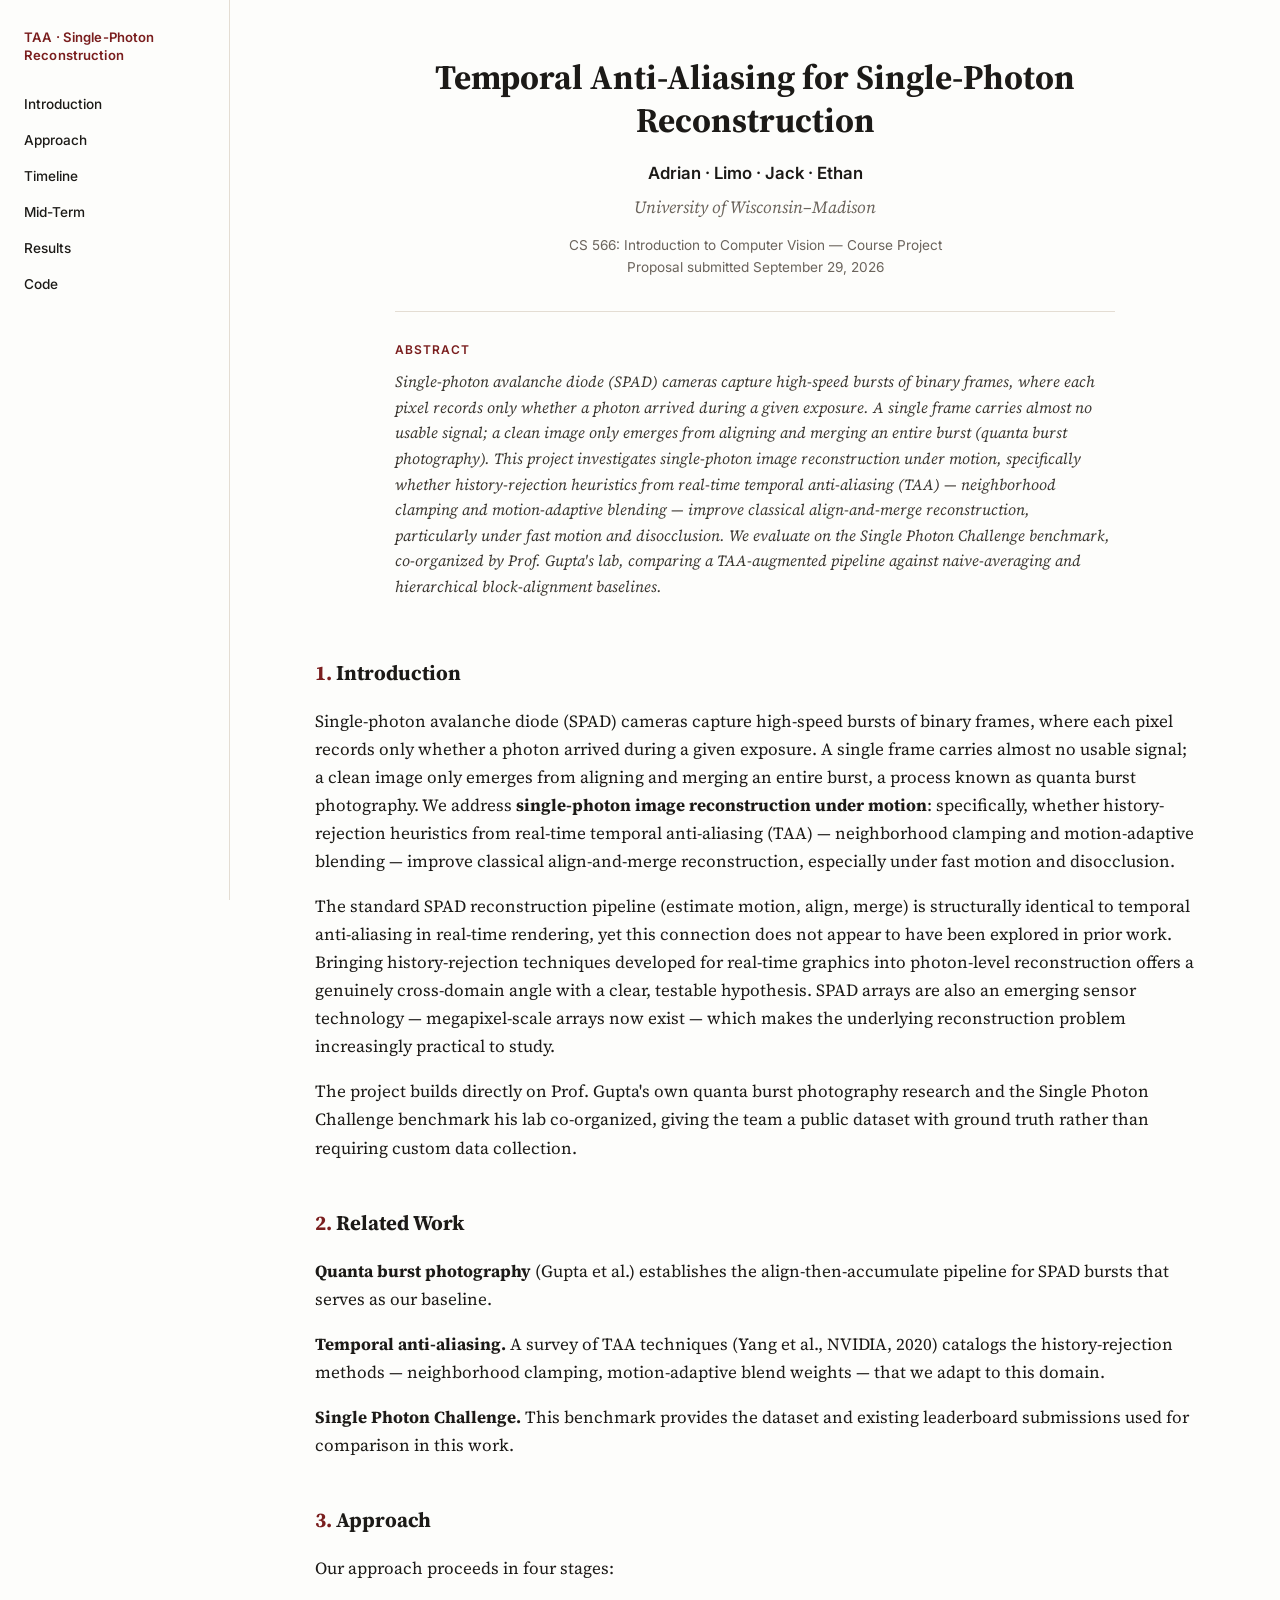
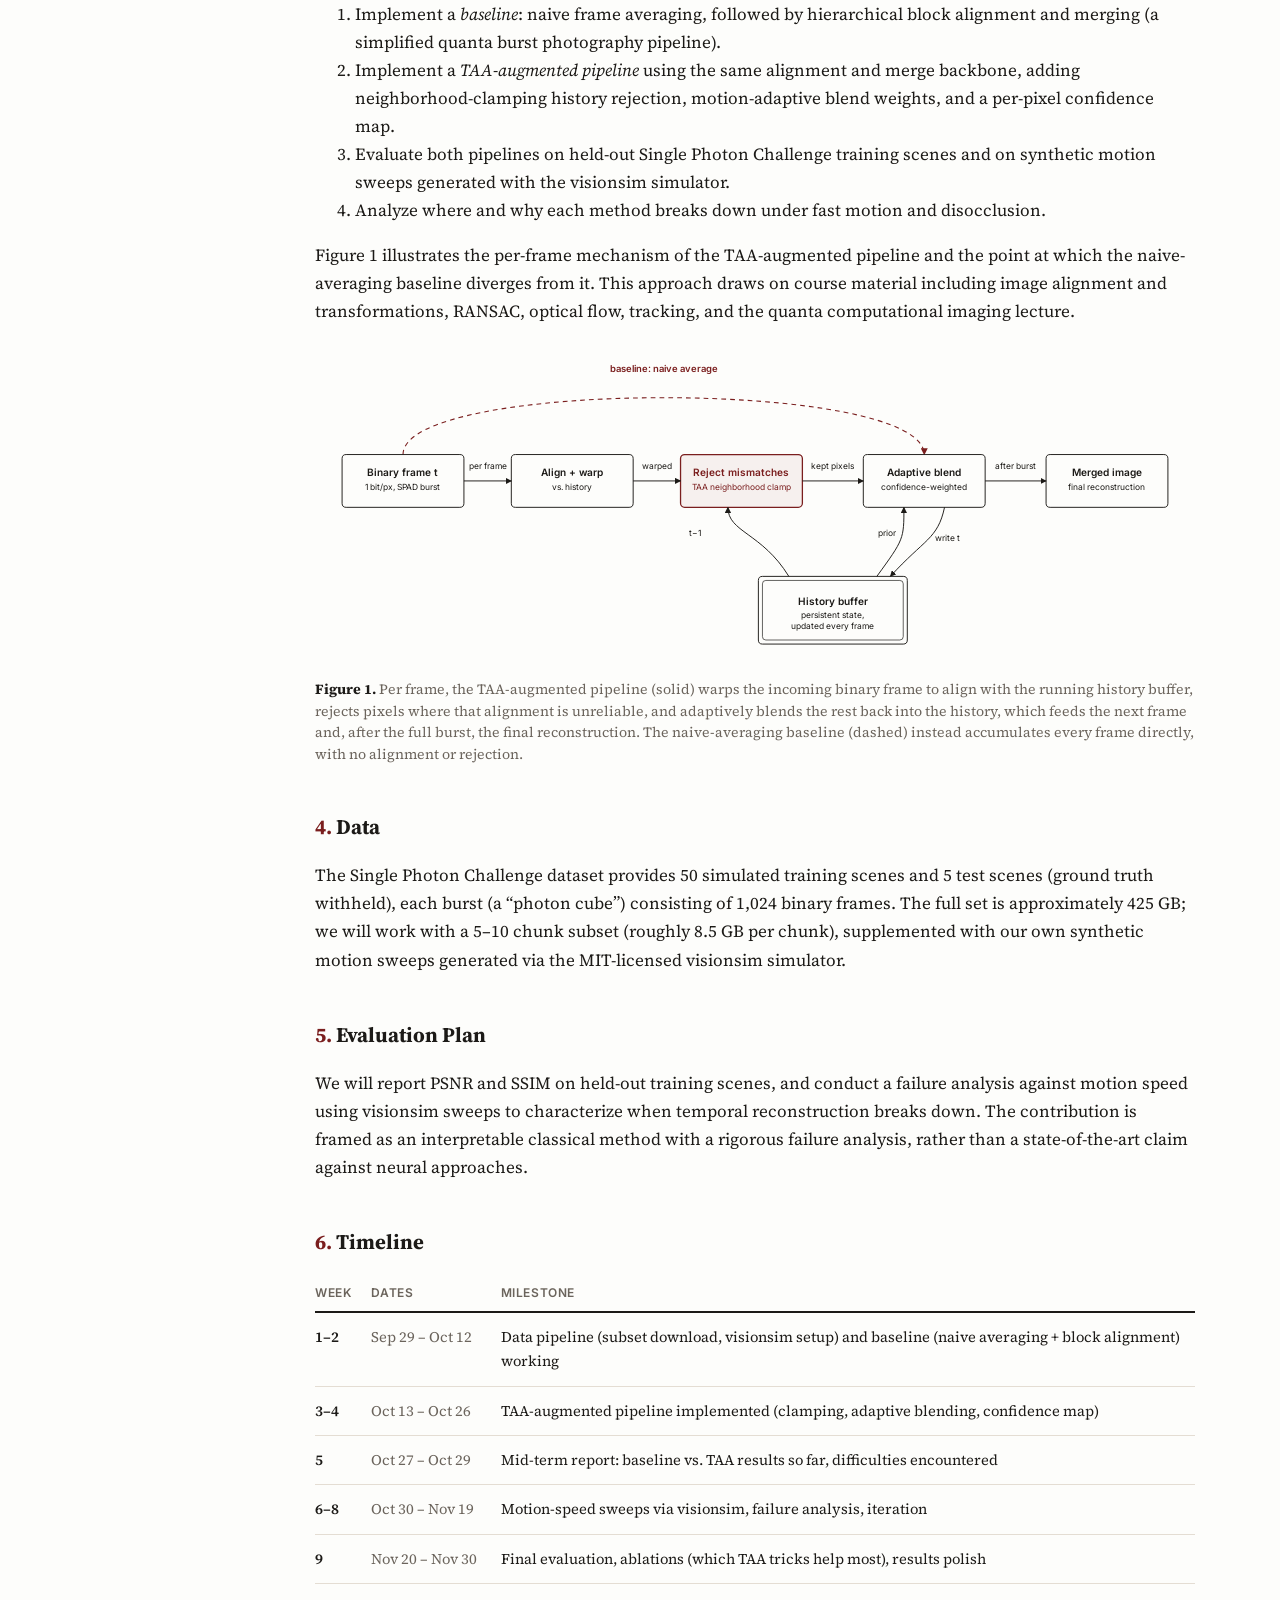
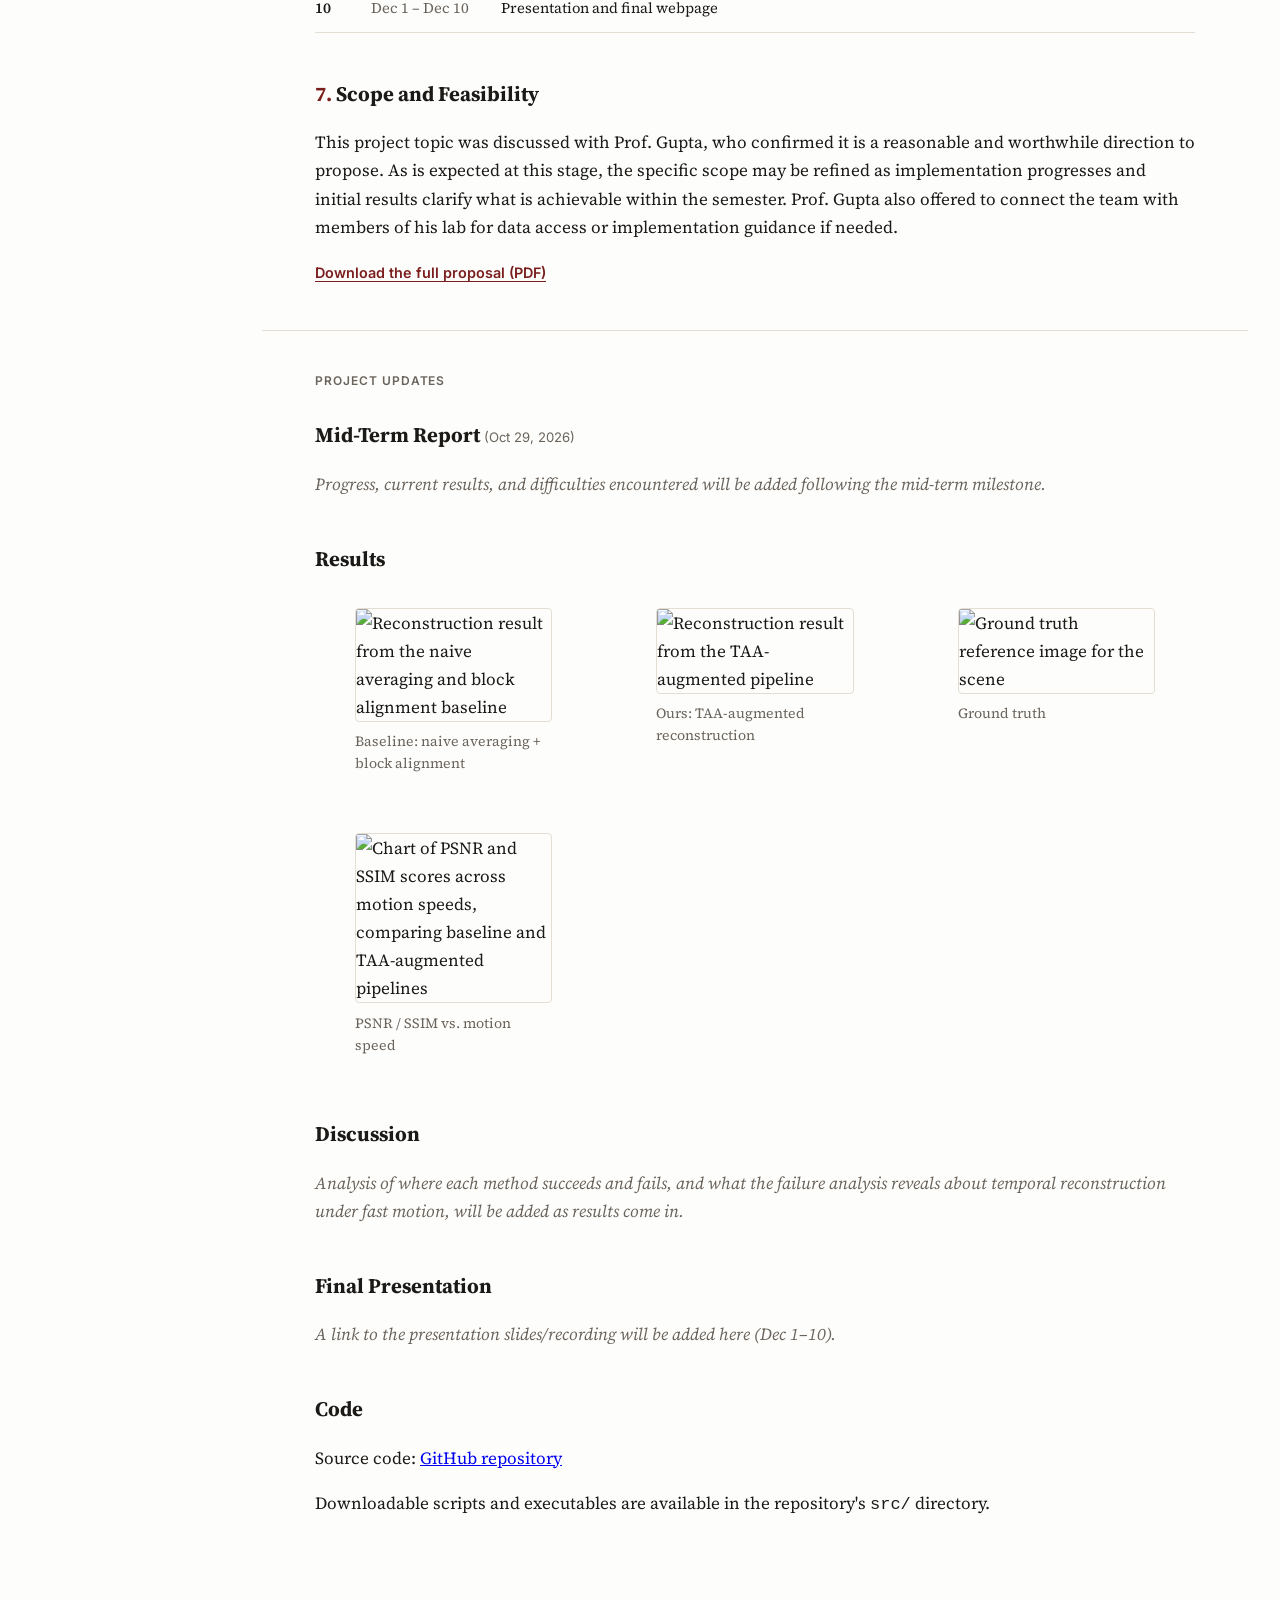
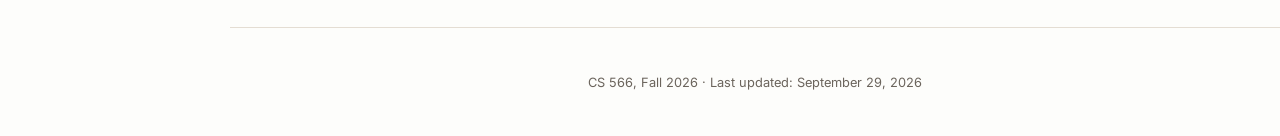
==== webpage/index.html @ 6fe63afe "Move nav to left sidebar; fix pipeline diagram label overlap" ====
<!DOCTYPE html>
<html lang="en">
<head>
<meta charset="UTF-8">
<meta name="viewport" content="width=device-width, initial-scale=1.0">
<title>Temporal Anti-Aliasing for Single-Photon Reconstruction — CS 566 Final Project</title>
<link rel="preconnect" href="https://fonts.googleapis.com">
<link rel="preconnect" href="https://fonts.gstatic.com" crossorigin>
<link href="https://fonts.googleapis.com/css2?family=Source+Serif+4:ital,opsz,wght@0,8..60,400;0,8..60,600;0,8..60,700;1,8..60,400;1,8..60,600&family=Inter:wght@500;600&display=swap" rel="stylesheet">
<link rel="stylesheet" href="style.css">
</head>
<body>

<div class="layout">

  <nav class="sidenav">
    <span class="sidenav-title">TAA &middot; Single-Photon Reconstruction</span>
    <div class="sidenav-links">
      <a href="#introduction">Introduction</a>
      <a href="#approach">Approach</a>
      <a href="#timeline">Timeline</a>
      <a href="#midterm">Mid-Term</a>
      <a href="#results">Results</a>
      <a href="#code">Code</a>
    </div>
  </nav>

  <div class="content">

    <header class="titleblock">
      <h1>Temporal Anti-Aliasing for Single-Photon Reconstruction</h1>
      <p class="authors">Adrian &middot; Limo &middot; Jack &middot; Ethan</p>
      <p class="affiliation">University of Wisconsin&ndash;Madison</p>
      <p class="course-line">CS 566: Introduction to Computer Vision &mdash; Course Project<br>Proposal submitted September 29, 2026</p>

      <div class="abstract">
        <h2 class="abstract-label">Abstract</h2>
        <p>Single-photon avalanche diode (SPAD) cameras capture high-speed bursts of binary frames, where each pixel records only whether a photon arrived during a given exposure. A single frame carries almost no usable signal; a clean image only emerges from aligning and merging an entire burst (quanta burst photography). This project investigates single-photon image reconstruction under motion, specifically whether history-rejection heuristics from real-time temporal anti-aliasing (TAA) &mdash; neighborhood clamping and motion-adaptive blending &mdash; improve classical align-and-merge reconstruction, particularly under fast motion and disocclusion. We evaluate on the Single Photon Challenge benchmark, co-organized by Prof.&nbsp;Gupta's lab, comparing a TAA-augmented pipeline against naive-averaging and hierarchical block-alignment baselines.</p>
      </div>
    </header>

    <main>

      <div class="paper">

        <section id="introduction">
          <h2>Introduction</h2>
          <p>Single-photon avalanche diode (SPAD) cameras capture high-speed bursts of binary frames, where each pixel records only whether a photon arrived during a given exposure. A single frame carries almost no usable signal; a clean image only emerges from aligning and merging an entire burst, a process known as quanta burst photography. We address <strong>single-photon image reconstruction under motion</strong>: specifically, whether history-rejection heuristics from real-time temporal anti-aliasing (TAA) &mdash; neighborhood clamping and motion-adaptive blending &mdash; improve classical align-and-merge reconstruction, especially under fast motion and disocclusion.</p>
          <p>The standard SPAD reconstruction pipeline (estimate motion, align, merge) is structurally identical to temporal anti-aliasing in real-time rendering, yet this connection does not appear to have been explored in prior work. Bringing history-rejection techniques developed for real-time graphics into photon-level reconstruction offers a genuinely cross-domain angle with a clear, testable hypothesis. SPAD arrays are also an emerging sensor technology &mdash; megapixel-scale arrays now exist &mdash; which makes the underlying reconstruction problem increasingly practical to study.</p>
          <p>The project builds directly on Prof.&nbsp;Gupta's own quanta burst photography research and the Single Photon Challenge benchmark his lab co-organized, giving the team a public dataset with ground truth rather than requiring custom data collection.</p>
        </section>

        <section id="related-work">
          <h2>Related Work</h2>
          <p><strong>Quanta burst photography</strong> (Gupta et al.) establishes the align-then-accumulate pipeline for SPAD bursts that serves as our baseline.</p>
          <p><strong>Temporal anti-aliasing.</strong> A survey of TAA techniques (Yang et al., NVIDIA, 2020) catalogs the history-rejection methods &mdash; neighborhood clamping, motion-adaptive blend weights &mdash; that we adapt to this domain.</p>
          <p><strong>Single Photon Challenge.</strong> This benchmark provides the dataset and existing leaderboard submissions used for comparison in this work.</p>
        </section>

        <section id="approach">
          <h2>Approach</h2>
          <p>Our approach proceeds in four stages:</p>
          <ol>
            <li>Implement a <em>baseline</em>: naive frame averaging, followed by hierarchical block alignment and merging (a simplified quanta burst photography pipeline).</li>
            <li>Implement a <em>TAA-augmented pipeline</em> using the same alignment and merge backbone, adding neighborhood-clamping history rejection, motion-adaptive blend weights, and a per-pixel confidence map.</li>
            <li>Evaluate both pipelines on held-out Single Photon Challenge training scenes and on synthetic motion sweeps generated with the visionsim simulator.</li>
            <li>Analyze where and why each method breaks down under fast motion and disocclusion.</li>
          </ol>
          <p>Figure&nbsp;1 illustrates the per-frame mechanism of the TAA-augmented pipeline and the point at which the naive-averaging baseline diverges from it. This approach draws on course material including image alignment and transformations, RANSAC, optical flow, tracking, and the quanta computational imaging lecture.</p>

          <figure class="diagram">
            <svg viewBox="0 0 1300 460" role="img" aria-label="Left-to-right pipeline: a binary frame is aligned and warped against the running history buffer, mismatched pixels are rejected in a TAA-style clamp, the rest is adaptively blended, and the updated history both loops back for the next frame and, after the full burst, produces the merged image. A dashed arc shows the naive-averaging baseline bypassing alignment and rejection entirely.">
              <defs>
                <marker id="arrow" viewBox="0 0 10 10" refX="9" refY="5" markerWidth="6.5" markerHeight="6.5" orient="auto-start-reverse">
                  <path d="M0,0 L10,5 L0,10 z" fill="currentColor"/>
                </marker>
                <marker id="arrowAccent" viewBox="0 0 10 10" refX="9" refY="5" markerWidth="6.5" markerHeight="6.5" orient="auto-start-reverse">
                  <path d="M0,0 L10,5 L0,10 z" fill="#7a1e1e"/>
                </marker>
              </defs>
              <g font-family="Inter, -apple-system, Helvetica, Arial, sans-serif" fill="currentColor">

                <!-- Baseline dashed bypass -->
                <path d="M130,150 C130,38 900,38 900,150" fill="none" stroke="#7a1e1e" stroke-width="1.6" stroke-dasharray="7 6" marker-end="url(#arrowAccent)"/>
                <text x="515" y="28" font-size="14" font-weight="600" text-anchor="middle" fill="#7a1e1e">baseline: naive average</text>

                <!-- A: Binary frame -->
                <rect x="40" y="150" width="180" height="78" rx="6" fill="none" stroke="currentColor" stroke-width="1.4"/>
                <text x="130" y="182" font-size="15" font-weight="600" text-anchor="middle">Binary frame t</text>
                <text x="130" y="202" font-size="12.5" text-anchor="middle">1 bit/px, SPAD burst</text>

                <!-- B: Align + warp -->
                <rect x="290" y="150" width="180" height="78" rx="6" fill="none" stroke="currentColor" stroke-width="1.4"/>
                <text x="380" y="182" font-size="15" font-weight="600" text-anchor="middle">Align + warp</text>
                <text x="380" y="202" font-size="12.5" text-anchor="middle">vs. history</text>

                <!-- E: Reject mismatches (accent) -->
                <rect x="540" y="150" width="180" height="78" rx="6" fill="#7a1e1e" fill-opacity="0.055" stroke="#7a1e1e" stroke-width="1.9"/>
                <text x="630" y="182" font-size="15" font-weight="600" text-anchor="middle" fill="#7a1e1e">Reject mismatches</text>
                <text x="630" y="202" font-size="12.5" text-anchor="middle" fill="#7a1e1e">TAA neighborhood clamp</text>

                <!-- F: Adaptive blend -->
                <rect x="810" y="150" width="180" height="78" rx="6" fill="none" stroke="currentColor" stroke-width="1.4"/>
                <text x="900" y="182" font-size="15" font-weight="600" text-anchor="middle">Adaptive blend</text>
                <text x="900" y="202" font-size="12.5" text-anchor="middle">confidence-weighted</text>

                <!-- G: Merged image -->
                <rect x="1080" y="150" width="180" height="78" rx="6" fill="none" stroke="currentColor" stroke-width="1.4"/>
                <text x="1170" y="182" font-size="15" font-weight="600" text-anchor="middle">Merged image</text>
                <text x="1170" y="202" font-size="12.5" text-anchor="middle">final reconstruction</text>

                <!-- main chain arrows -->
                <line x1="220" y1="189" x2="290" y2="189" stroke="currentColor" stroke-width="1.4" marker-end="url(#arrow)"/>
                <text x="255" y="172" font-size="12.5" text-anchor="middle">per frame</text>

                <line x1="470" y1="189" x2="540" y2="189" stroke="currentColor" stroke-width="1.4" marker-end="url(#arrow)"/>
                <text x="505" y="172" font-size="12.5" text-anchor="middle">warped</text>

                <line x1="720" y1="189" x2="810" y2="189" stroke="currentColor" stroke-width="1.4" marker-end="url(#arrow)"/>
                <text x="765" y="172" font-size="12.5" text-anchor="middle">kept pixels</text>

                <line x1="990" y1="189" x2="1080" y2="189" stroke="currentColor" stroke-width="1.4" marker-end="url(#arrow)"/>
                <text x="1035" y="172" font-size="12.5" text-anchor="middle">after burst</text>

                <!-- D: History buffer (persistent state, double border) -->
                <rect x="655" y="330" width="220" height="100" rx="6" fill="none" stroke="currentColor" stroke-width="1.4"/>
                <rect x="661" y="336" width="208" height="88" rx="5" fill="none" stroke="currentColor" stroke-width="1"/>
                <text x="765" y="372" font-size="15" font-weight="600" text-anchor="middle">History buffer</text>
                <text x="765" y="391" font-size="12.5" text-anchor="middle">persistent state,</text>
                <text x="765" y="408" font-size="12.5" text-anchor="middle">updated every frame</text>

                <!-- t-1: history to reject step -->
                <path d="M700,330 C660,265 610,265 610,228" fill="none" stroke="currentColor" stroke-width="1.4" marker-end="url(#arrow)"/>
                <text x="562" y="270" font-size="12.5" text-anchor="middle">t&minus;1</text>

                <!-- prior: history to blend step (read) -->
                <path d="M830,330 C870,275 870,275 870,228" fill="none" stroke="currentColor" stroke-width="1.4" marker-end="url(#arrow)"/>
                <text x="845" y="270" font-size="12.5" text-anchor="middle">prior</text>

                <!-- write: blend step to history (write) -->
                <path d="M930,228 C920,275 900,275 850,330" fill="none" stroke="currentColor" stroke-width="1.4" marker-end="url(#arrow)"/>
                <text x="935" y="278" font-size="12.5" text-anchor="middle">write t</text>

              </g>
            </svg>
            <figcaption><strong>Figure 1.</strong> Per frame, the TAA-augmented pipeline (solid) warps the incoming binary frame to align with the running history buffer, rejects pixels where that alignment is unreliable, and adaptively blends the rest back into the history, which feeds the next frame and, after the full burst, the final reconstruction. The naive-averaging baseline (dashed) instead accumulates every frame directly, with no alignment or rejection.</figcaption>
          </figure>
        </section>

        <section id="data">
          <h2>Data</h2>
          <p>The Single Photon Challenge dataset provides 50 simulated training scenes and 5 test scenes (ground truth withheld), each burst (a &ldquo;photon cube&rdquo;) consisting of 1,024 binary frames. The full set is approximately 425&nbsp;GB; we will work with a 5&ndash;10 chunk subset (roughly 8.5&nbsp;GB per chunk), supplemented with our own synthetic motion sweeps generated via the MIT-licensed visionsim simulator.</p>
        </section>

        <section id="evaluation">
          <h2>Evaluation Plan</h2>
          <p>We will report PSNR and SSIM on held-out training scenes, and conduct a failure analysis against motion speed using visionsim sweeps to characterize when temporal reconstruction breaks down. The contribution is framed as an interpretable classical method with a rigorous failure analysis, rather than a state-of-the-art claim against neural approaches.</p>
        </section>

        <section id="timeline">
          <h2>Timeline</h2>
          <table class="timeline-table">
            <thead>
              <tr><th>Week</th><th>Dates</th><th>Milestone</th></tr>
            </thead>
            <tbody>
              <tr><td>1&ndash;2</td><td>Sep 29 &ndash; Oct 12</td><td>Data pipeline (subset download, visionsim setup) and baseline (naive averaging + block alignment) working</td></tr>
              <tr><td>3&ndash;4</td><td>Oct 13 &ndash; Oct 26</td><td>TAA-augmented pipeline implemented (clamping, adaptive blending, confidence map)</td></tr>
              <tr><td>5</td><td>Oct 27 &ndash; Oct 29</td><td>Mid-term report: baseline vs. TAA results so far, difficulties encountered</td></tr>
              <tr><td>6&ndash;8</td><td>Oct 30 &ndash; Nov 19</td><td>Motion-speed sweeps via visionsim, failure analysis, iteration</td></tr>
              <tr><td>9</td><td>Nov 20 &ndash; Nov 30</td><td>Final evaluation, ablations (which TAA tricks help most), results polish</td></tr>
              <tr><td>10</td><td>Dec 1 &ndash; Dec 10</td><td>Presentation and final webpage</td></tr>
            </tbody>
          </table>
        </section>

        <section id="scope">
          <h2>Scope and Feasibility</h2>
          <p>This project topic was discussed with Prof.&nbsp;Gupta, who confirmed it is a reasonable and worthwhile direction to propose. As is expected at this stage, the specific scope may be refined as implementation progresses and initial results clarify what is achievable within the semester. Prof.&nbsp;Gupta also offered to connect the team with members of his lab for data access or implementation guidance if needed.</p>
          <p class="pdf-link"><a href="proposal.pdf">Download the full proposal (PDF)</a></p>
        </section>

      </div>

      <hr class="section-divider">

      <div class="updates">
        <p class="updates-label">Project Updates</p>

        <section id="midterm">
          <h2>Mid-Term Report <span class="date">(Oct 29, 2026)</span></h2>
          <p class="tbd">Progress, current results, and difficulties encountered will be added following the mid-term milestone.</p>
        </section>

        <section id="results">
          <h2>Results</h2>
          <div class="gallery">
            <figure>
              <img src="assets/result-baseline.png" alt="Reconstruction result from the naive averaging and block alignment baseline">
              <figcaption>Baseline: naive averaging + block alignment</figcaption>
            </figure>
            <figure>
              <img src="assets/result-taa.png" alt="Reconstruction result from the TAA-augmented pipeline">
              <figcaption>Ours: TAA-augmented reconstruction</figcaption>
            </figure>
            <figure>
              <img src="assets/result-groundtruth.png" alt="Ground truth reference image for the scene">
              <figcaption>Ground truth</figcaption>
            </figure>
            <figure>
              <img src="assets/psnr-ssim-chart.png" alt="Chart of PSNR and SSIM scores across motion speeds, comparing baseline and TAA-augmented pipelines">
              <figcaption>PSNR / SSIM vs. motion speed</figcaption>
            </figure>
          </div>
        </section>

        <section id="discussion">
          <h2>Discussion</h2>
          <p class="tbd">Analysis of where each method succeeds and fails, and what the failure analysis reveals about temporal reconstruction under fast motion, will be added as results come in.</p>
        </section>

        <section id="presentation">
          <h2>Final Presentation</h2>
          <p class="tbd">A link to the presentation slides/recording will be added here (Dec 1&ndash;10).</p>
        </section>

        <section id="code">
          <h2>Code</h2>
          <p>Source code: <a href="https://github.com/[your-username]/[repo-name]">GitHub repository</a></p>
          <p>Downloadable scripts and executables are available in the repository's <code>src/</code> directory.</p>
        </section>
      </div>

    </main>

    <footer>
      <p>CS 566, Fall 2026 &middot; Last updated: September 29, 2026</p>
    </footer>

  </div>

</div>

</body>
</html>
---- webpage/style.css ----
:root {
  --bg: #fdfdfb;
  --text: #1c1a17;
  --accent: #7a1e1e;
  --muted: #6b645c;
  --border: #e4ddd3;
  --serif: "Source Serif 4", Georgia, "Times New Roman", serif;
  --sans: "Inter", -apple-system, "Segoe UI", Helvetica, Arial, sans-serif;
  --sidenav-w: 230px;
}

* { box-sizing: border-box; }

body {
  margin: 0;
  font-family: var(--serif);
  background: var(--bg);
  color: var(--text);
  line-height: 1.65;
  font-size: 17px;
}

/* ---------- Two-column layout ---------- */

.layout {
  display: flex;
  align-items: flex-start;
  min-height: 100vh;
}

.content {
  flex: 1;
  min-width: 0;
}

/* ---------- Sidebar nav (far left) ---------- */

.sidenav {
  flex: 0 0 var(--sidenav-w);
  width: var(--sidenav-w);
  position: sticky;
  top: 0;
  height: 100vh;
  overflow-y: auto;
  border-right: 1px solid var(--border);
  padding: 1.75rem 1.5rem;
}

.sidenav-title {
  display: block;
  font-family: var(--sans);
  font-weight: 600;
  font-size: 0.82rem;
  line-height: 1.4;
  letter-spacing: 0.01em;
  color: var(--accent);
  margin-bottom: 1.75rem;
}

.sidenav-links {
  display: flex;
  flex-direction: column;
  gap: 0.85rem;
}

.sidenav-links a {
  font-family: var(--sans);
  font-weight: 500;
  font-size: 0.85rem;
  color: var(--text);
  text-decoration: none;
}
.sidenav-links a:hover { color: var(--accent); }

/* ---------- Title block ---------- */

.titleblock {
  max-width: 900px;
  margin: 0 auto;
  padding: 3.5rem 2rem 2.5rem;
  text-align: center;
}

.titleblock h1 {
  font-size: 2.15rem;
  font-weight: 700;
  line-height: 1.25;
  margin: 0 0 1.1rem;
}

.authors {
  font-family: var(--sans);
  font-size: 1.05rem;
  font-weight: 600;
  margin: 0 0 0.35rem;
}

.affiliation {
  font-style: italic;
  color: var(--muted);
  margin: 0 0 0.9rem;
}

.course-line {
  font-family: var(--sans);
  font-size: 0.85rem;
  color: var(--muted);
  margin: 0 0 2rem;
  line-height: 1.6;
}

.abstract {
  text-align: left;
  max-width: 720px;
  margin: 0 auto;
  padding-top: 1.75rem;
  border-top: 1px solid var(--border);
}

.abstract-label {
  font-family: var(--sans);
  font-size: 0.75rem;
  font-weight: 600;
  letter-spacing: 0.08em;
  text-transform: uppercase;
  color: var(--accent);
  border: none;
  padding: 0;
  margin: 0 0 0.6rem;
}

.abstract p {
  font-style: italic;
  font-size: 0.97rem;
  color: #3a3630;
  margin: 0;
}

/* ---------- Main layout ---------- */

main {
  max-width: 1100px;
  margin: 0 auto;
  padding: 1rem 2rem 4rem;
}

.paper {
  max-width: 880px;
  margin: 0 auto;
  counter-reset: sec;
}

section {
  margin-bottom: 2.75rem;
  counter-increment: sec;
}

.paper h2 {
  font-size: 1.3rem;
  font-weight: 700;
  border: none;
  padding: 0;
  color: var(--text);
  margin: 0 0 0.9rem;
}

.paper > section > h2::before {
  content: counter(sec) ". ";
  color: var(--accent);
}

.updates h2 {
  font-size: 1.3rem;
  font-weight: 700;
  border: none;
  padding: 0;
  color: var(--text);
  margin: 0 0 0.9rem;
}

h3 {
  font-family: var(--sans);
  font-size: 0.95rem;
  font-weight: 600;
  margin: 1.3rem 0 0.4rem;
}

.date { font-family: var(--sans); font-weight: 400; color: var(--muted); font-size: 0.82rem; }

.tbd { color: var(--muted); font-style: italic; }

.pdf-link a {
  font-family: var(--sans);
  font-weight: 600;
  font-size: 0.9rem;
  color: var(--accent);
  text-decoration: none;
  border-bottom: 1px solid var(--accent);
}

.paper a { color: var(--accent); }

/* ---------- Figure / diagram ---------- */

figure.diagram {
  width: 100%;
  max-width: 100%;
  margin: 1.75rem 0;
}

figure.diagram svg {
  width: 100%;
  height: auto;
  display: block;
  margin: 0 auto;
  max-width: 1000px;
}

figcaption {
  margin-top: 0.9rem;
  font-size: 0.88rem;
  color: var(--muted);
  text-align: left;
  line-height: 1.55;
}
figcaption strong { color: var(--text); }

/* ---------- Timeline table ---------- */

.timeline-table {
  width: 100%;
  border-collapse: collapse;
  margin: 0.5rem 0 0;
  font-size: 0.92rem;
}

.timeline-table th {
  font-family: var(--sans);
  font-size: 0.75rem;
  font-weight: 600;
  letter-spacing: 0.05em;
  text-transform: uppercase;
  text-align: left;
  color: var(--muted);
  border-bottom: 2px solid var(--text);
  padding: 0.55rem 0.9rem 0.55rem 0;
}

.timeline-table td {
  padding: 0.75rem 0.9rem 0.75rem 0;
  border-bottom: 1px solid var(--border);
  vertical-align: top;
}

.timeline-table td:first-child,
.timeline-table th:first-child {
  white-space: nowrap;
  font-weight: 600;
  padding-right: 1.2rem;
}

.timeline-table td:nth-child(2),
.timeline-table th:nth-child(2) {
  white-space: nowrap;
  color: var(--muted);
  padding-right: 1.5rem;
}

/* ---------- Divider + updates ---------- */

.section-divider {
  max-width: 1100px;
  margin: 1rem auto 2.5rem;
  border: none;
  border-top: 1px solid var(--border);
}

.updates-label {
  max-width: 880px;
  margin: 0 auto 1.75rem;
  font-family: var(--sans);
  font-size: 0.75rem;
  font-weight: 600;
  letter-spacing: 0.08em;
  text-transform: uppercase;
  color: var(--muted);
}

.updates {
  max-width: 880px;
  margin: 0 auto;
}

/* ---------- Results gallery ---------- */

.gallery {
  display: grid;
  grid-template-columns: repeat(auto-fit, minmax(240px, 1fr));
  gap: 1.5rem;
}
.gallery img { width: 100%; border-radius: 4px; border: 1px solid var(--border); display: block; }
.gallery figcaption { margin-top: 0.6rem; }

/* ---------- Footer ---------- */

footer {
  text-align: center;
  font-family: var(--sans);
  color: var(--muted);
  font-size: 0.8rem;
  padding: 2rem 1.5rem;
  border-top: 1px solid var(--border);
}

/* ---------- Responsive: collapse sidebar to top bar ---------- */

@media (max-width: 820px) {
  .layout { flex-direction: column; }
  .sidenav {
    flex: none;
    position: static;
    width: 100%;
    height: auto;
    border-right: none;
    border-bottom: 1px solid var(--border);
    padding: 1rem 1.5rem;
  }
  .sidenav-title { margin-bottom: 0.75rem; }
  .sidenav-links {
    flex-direction: row;
    flex-wrap: wrap;
    gap: 0.5rem 1.25rem;
  }
  .titleblock h1 { font-size: 1.6rem; }
  body { font-size: 16px; }
}
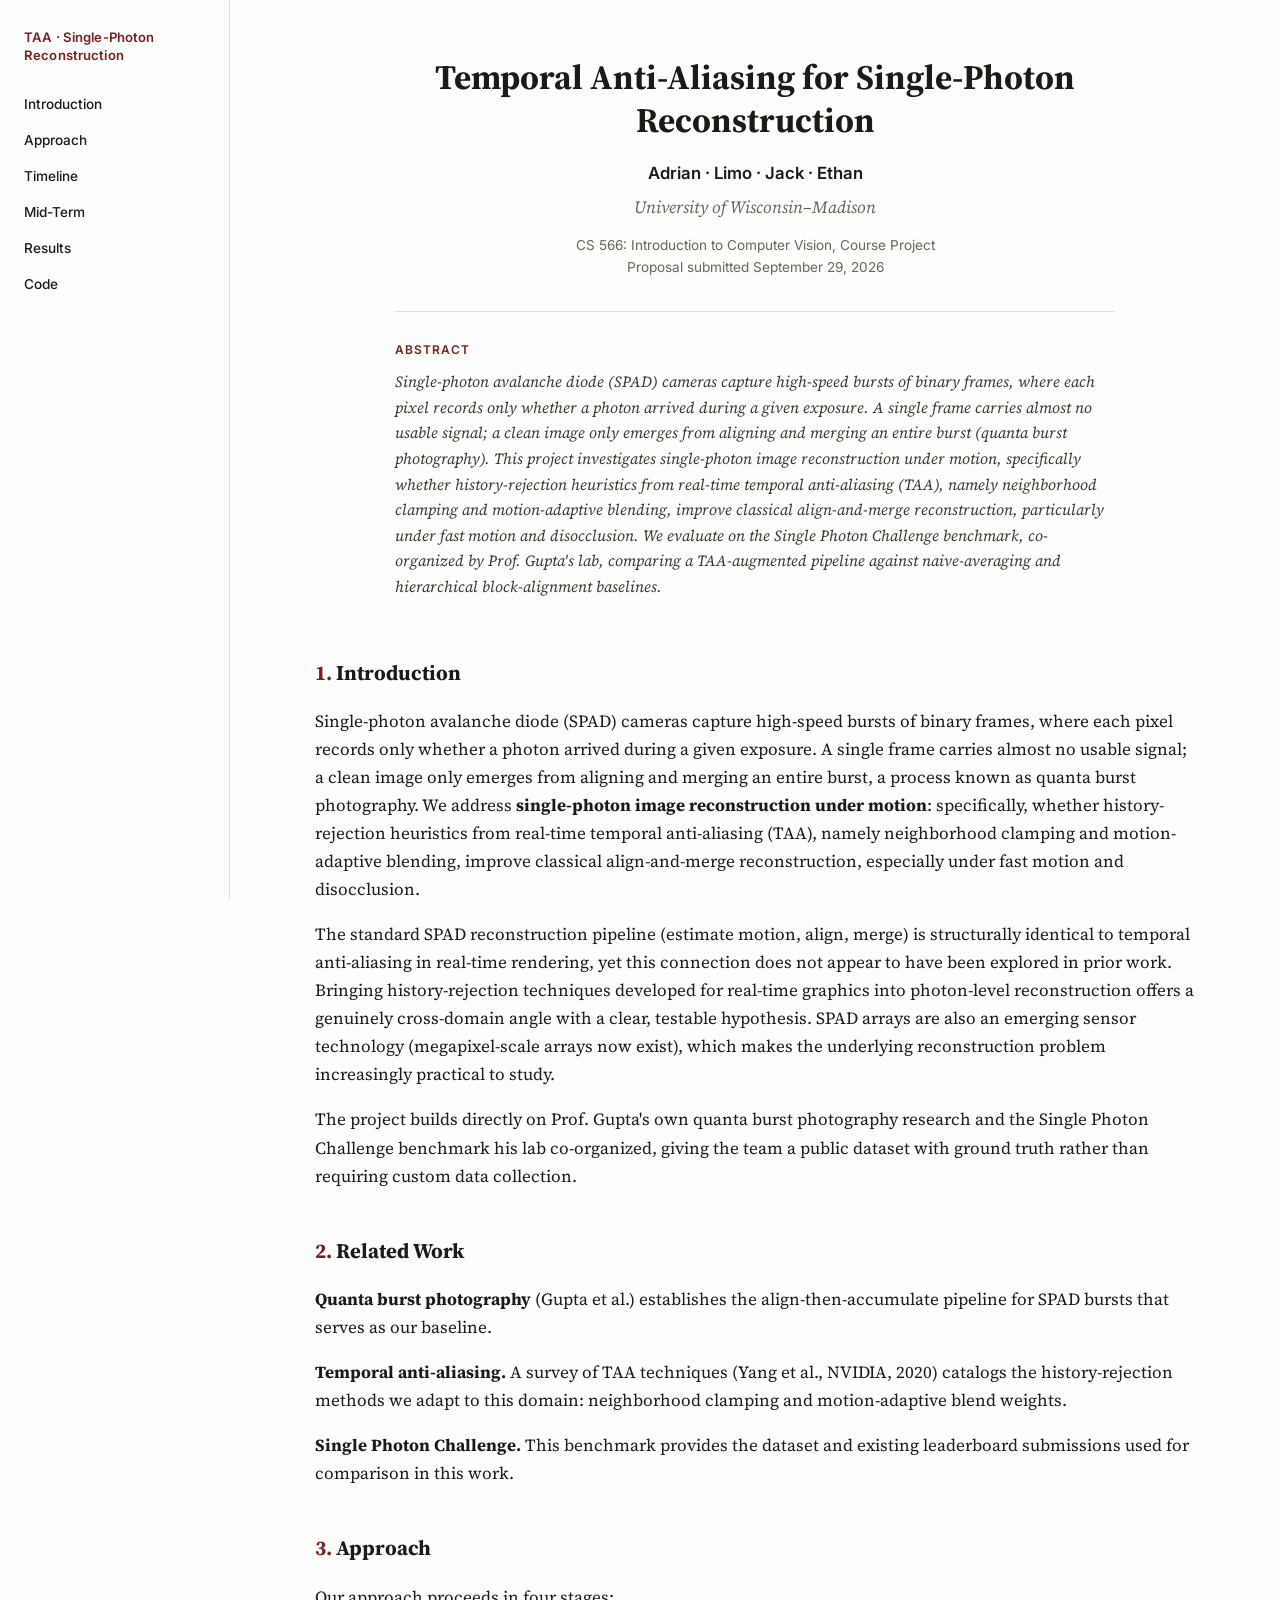
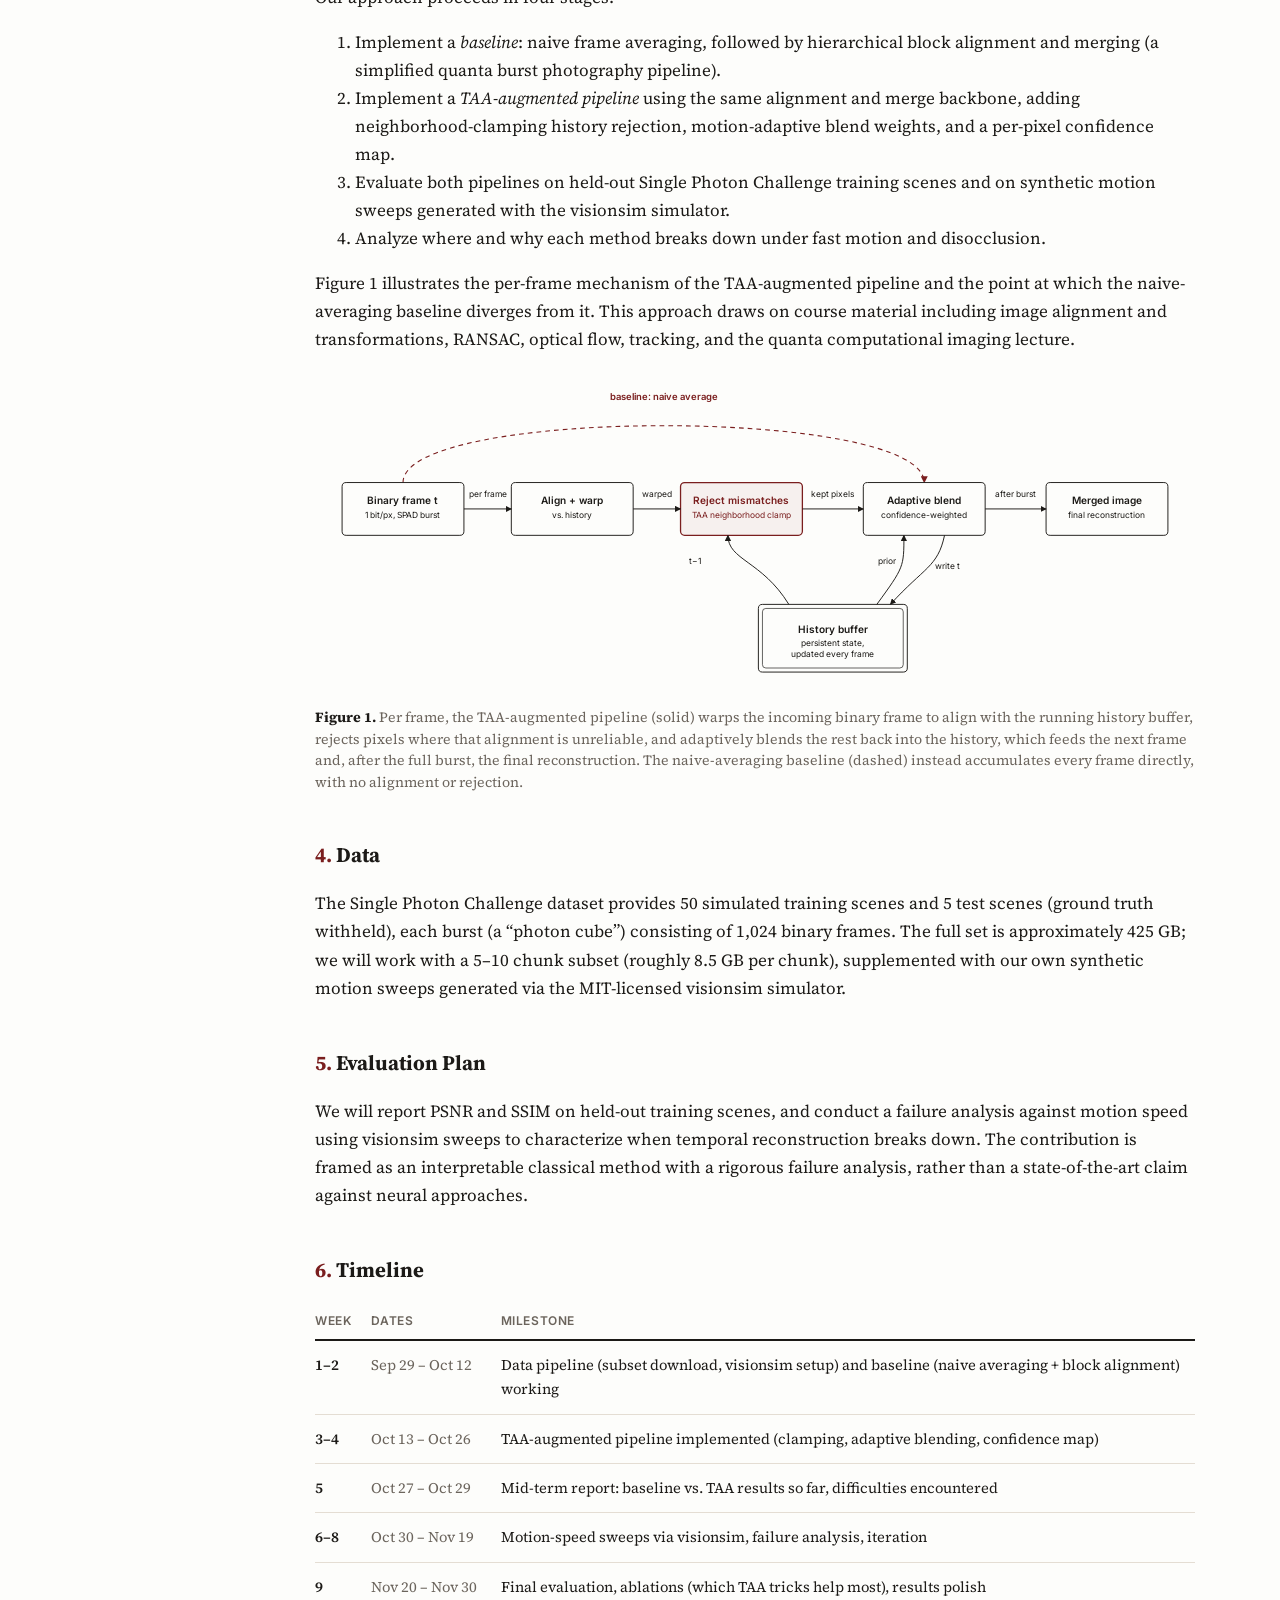
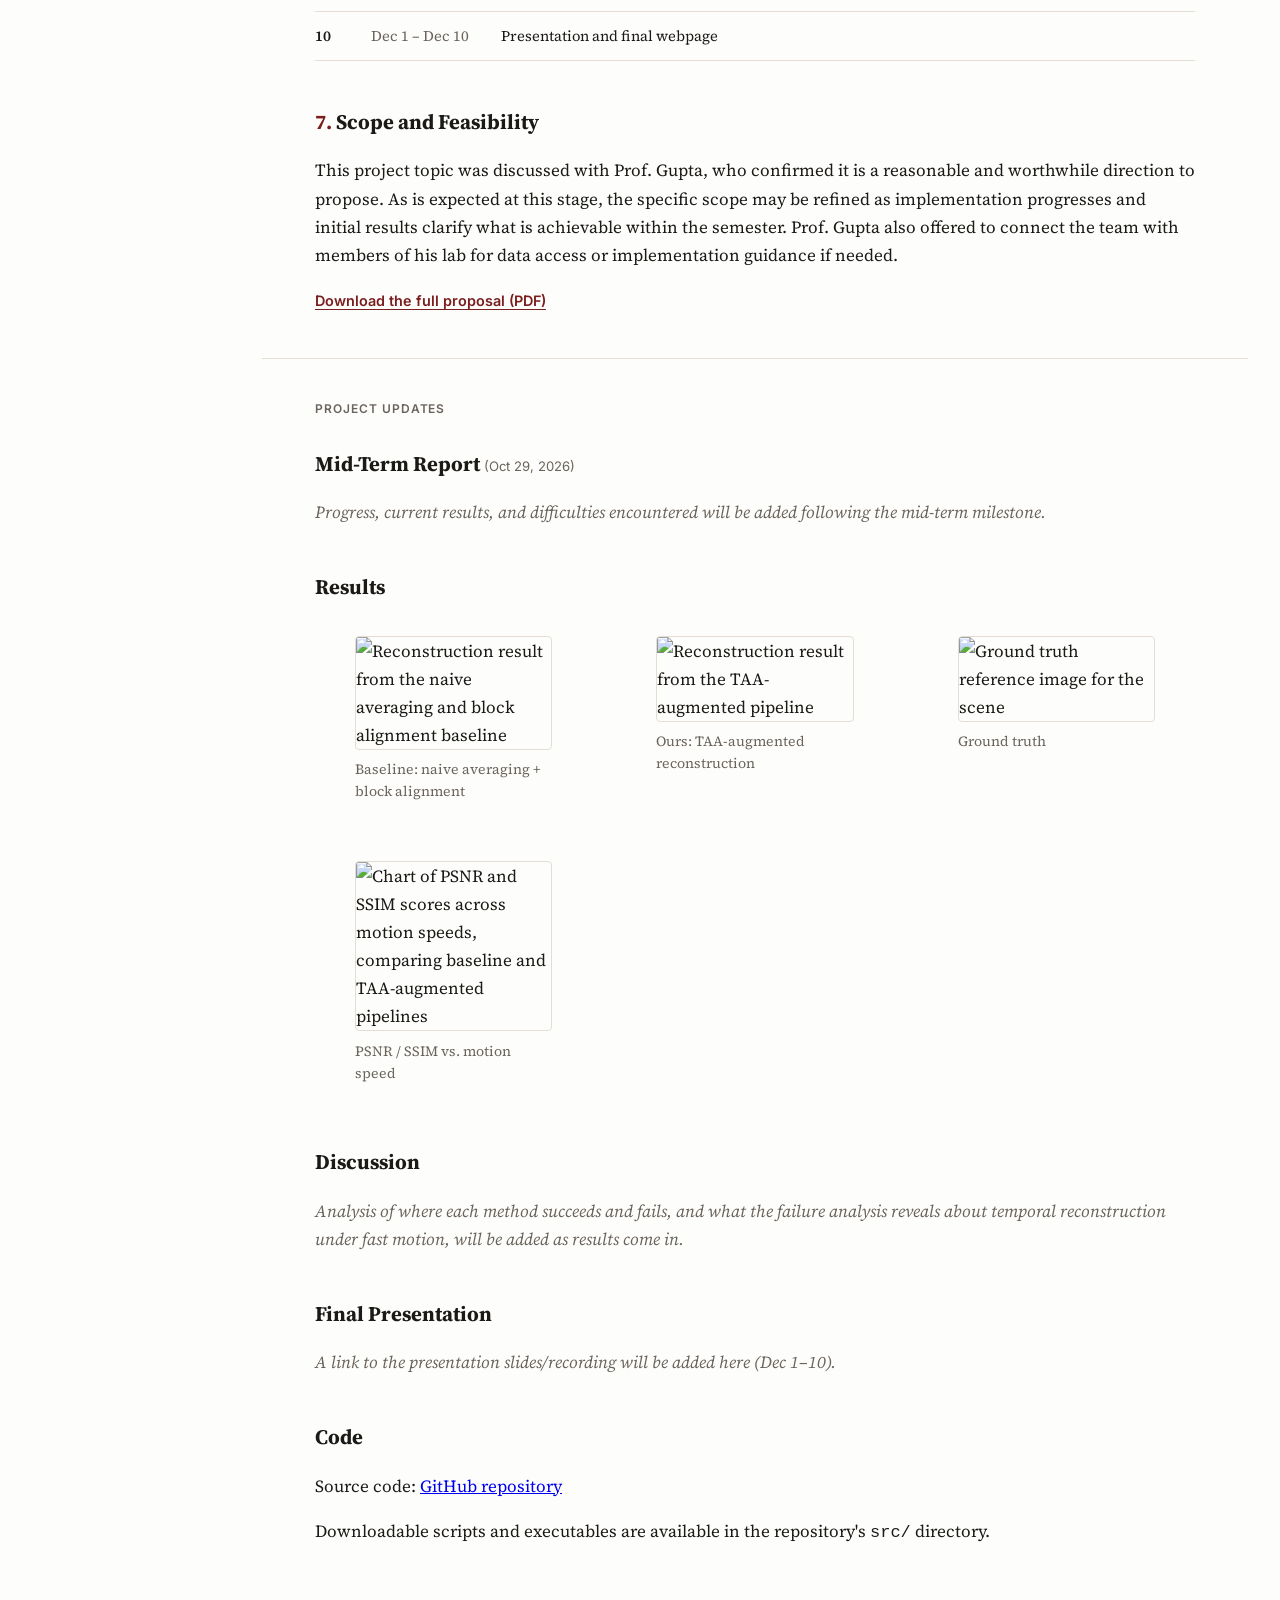
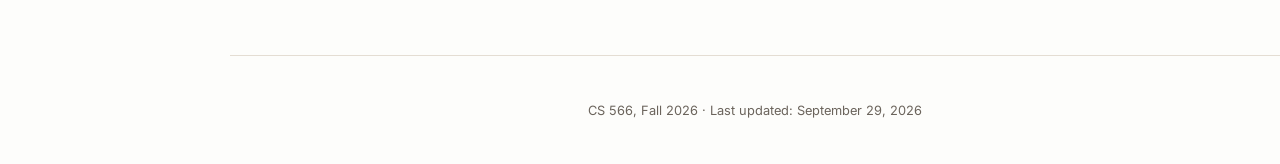
==== commit 8edab03e: "Remove em dashes from webpage copy; update proposal PDF to LaTeX build" ====
--- a/webpage/index.html
+++ b/webpage/index.html
@@ -3,7 +3,7 @@
 <head>
 <meta charset="UTF-8">
 <meta name="viewport" content="width=device-width, initial-scale=1.0">
-<title>Temporal Anti-Aliasing for Single-Photon Reconstruction — CS 566 Final Project</title>
+<title>Temporal Anti-Aliasing for Single-Photon Reconstruction: CS 566 Final Project</title>
 <link rel="preconnect" href="https://fonts.googleapis.com">
 <link rel="preconnect" href="https://fonts.gstatic.com" crossorigin>
 <link href="https://fonts.googleapis.com/css2?family=Source+Serif+4:ital,opsz,wght@0,8..60,400;0,8..60,600;0,8..60,700;1,8..60,400;1,8..60,600&family=Inter:wght@500;600&display=swap" rel="stylesheet">
@@ -31,11 +31,11 @@
       <h1>Temporal Anti-Aliasing for Single-Photon Reconstruction</h1>
       <p class="authors">Adrian &middot; Limo &middot; Jack &middot; Ethan</p>
       <p class="affiliation">University of Wisconsin&ndash;Madison</p>
-      <p class="course-line">CS 566: Introduction to Computer Vision &mdash; Course Project<br>Proposal submitted September 29, 2026</p>
+      <p class="course-line">CS 566: Introduction to Computer Vision, Course Project<br>Proposal submitted September 29, 2026</p>
 
       <div class="abstract">
         <h2 class="abstract-label">Abstract</h2>
-        <p>Single-photon avalanche diode (SPAD) cameras capture high-speed bursts of binary frames, where each pixel records only whether a photon arrived during a given exposure. A single frame carries almost no usable signal; a clean image only emerges from aligning and merging an entire burst (quanta burst photography). This project investigates single-photon image reconstruction under motion, specifically whether history-rejection heuristics from real-time temporal anti-aliasing (TAA) &mdash; neighborhood clamping and motion-adaptive blending &mdash; improve classical align-and-merge reconstruction, particularly under fast motion and disocclusion. We evaluate on the Single Photon Challenge benchmark, co-organized by Prof.&nbsp;Gupta's lab, comparing a TAA-augmented pipeline against naive-averaging and hierarchical block-alignment baselines.</p>
+        <p>Single-photon avalanche diode (SPAD) cameras capture high-speed bursts of binary frames, where each pixel records only whether a photon arrived during a given exposure. A single frame carries almost no usable signal; a clean image only emerges from aligning and merging an entire burst (quanta burst photography). This project investigates single-photon image reconstruction under motion, specifically whether history-rejection heuristics from real-time temporal anti-aliasing (TAA), namely neighborhood clamping and motion-adaptive blending, improve classical align-and-merge reconstruction, particularly under fast motion and disocclusion. We evaluate on the Single Photon Challenge benchmark, co-organized by Prof.&nbsp;Gupta's lab, comparing a TAA-augmented pipeline against naive-averaging and hierarchical block-alignment baselines.</p>
       </div>
     </header>
 
@@ -45,15 +45,15 @@
 
         <section id="introduction">
           <h2>Introduction</h2>
-          <p>Single-photon avalanche diode (SPAD) cameras capture high-speed bursts of binary frames, where each pixel records only whether a photon arrived during a given exposure. A single frame carries almost no usable signal; a clean image only emerges from aligning and merging an entire burst, a process known as quanta burst photography. We address <strong>single-photon image reconstruction under motion</strong>: specifically, whether history-rejection heuristics from real-time temporal anti-aliasing (TAA) &mdash; neighborhood clamping and motion-adaptive blending &mdash; improve classical align-and-merge reconstruction, especially under fast motion and disocclusion.</p>
-          <p>The standard SPAD reconstruction pipeline (estimate motion, align, merge) is structurally identical to temporal anti-aliasing in real-time rendering, yet this connection does not appear to have been explored in prior work. Bringing history-rejection techniques developed for real-time graphics into photon-level reconstruction offers a genuinely cross-domain angle with a clear, testable hypothesis. SPAD arrays are also an emerging sensor technology &mdash; megapixel-scale arrays now exist &mdash; which makes the underlying reconstruction problem increasingly practical to study.</p>
+          <p>Single-photon avalanche diode (SPAD) cameras capture high-speed bursts of binary frames, where each pixel records only whether a photon arrived during a given exposure. A single frame carries almost no usable signal; a clean image only emerges from aligning and merging an entire burst, a process known as quanta burst photography. We address <strong>single-photon image reconstruction under motion</strong>: specifically, whether history-rejection heuristics from real-time temporal anti-aliasing (TAA), namely neighborhood clamping and motion-adaptive blending, improve classical align-and-merge reconstruction, especially under fast motion and disocclusion.</p>
+          <p>The standard SPAD reconstruction pipeline (estimate motion, align, merge) is structurally identical to temporal anti-aliasing in real-time rendering, yet this connection does not appear to have been explored in prior work. Bringing history-rejection techniques developed for real-time graphics into photon-level reconstruction offers a genuinely cross-domain angle with a clear, testable hypothesis. SPAD arrays are also an emerging sensor technology (megapixel-scale arrays now exist), which makes the underlying reconstruction problem increasingly practical to study.</p>
           <p>The project builds directly on Prof.&nbsp;Gupta's own quanta burst photography research and the Single Photon Challenge benchmark his lab co-organized, giving the team a public dataset with ground truth rather than requiring custom data collection.</p>
         </section>
 
         <section id="related-work">
           <h2>Related Work</h2>
           <p><strong>Quanta burst photography</strong> (Gupta et al.) establishes the align-then-accumulate pipeline for SPAD bursts that serves as our baseline.</p>
-          <p><strong>Temporal anti-aliasing.</strong> A survey of TAA techniques (Yang et al., NVIDIA, 2020) catalogs the history-rejection methods &mdash; neighborhood clamping, motion-adaptive blend weights &mdash; that we adapt to this domain.</p>
+          <p><strong>Temporal anti-aliasing.</strong> A survey of TAA techniques (Yang et al., NVIDIA, 2020) catalogs the history-rejection methods we adapt to this domain: neighborhood clamping and motion-adaptive blend weights.</p>
           <p><strong>Single Photon Challenge.</strong> This benchmark provides the dataset and existing leaderboard submissions used for comparison in this work.</p>
         </section>
 
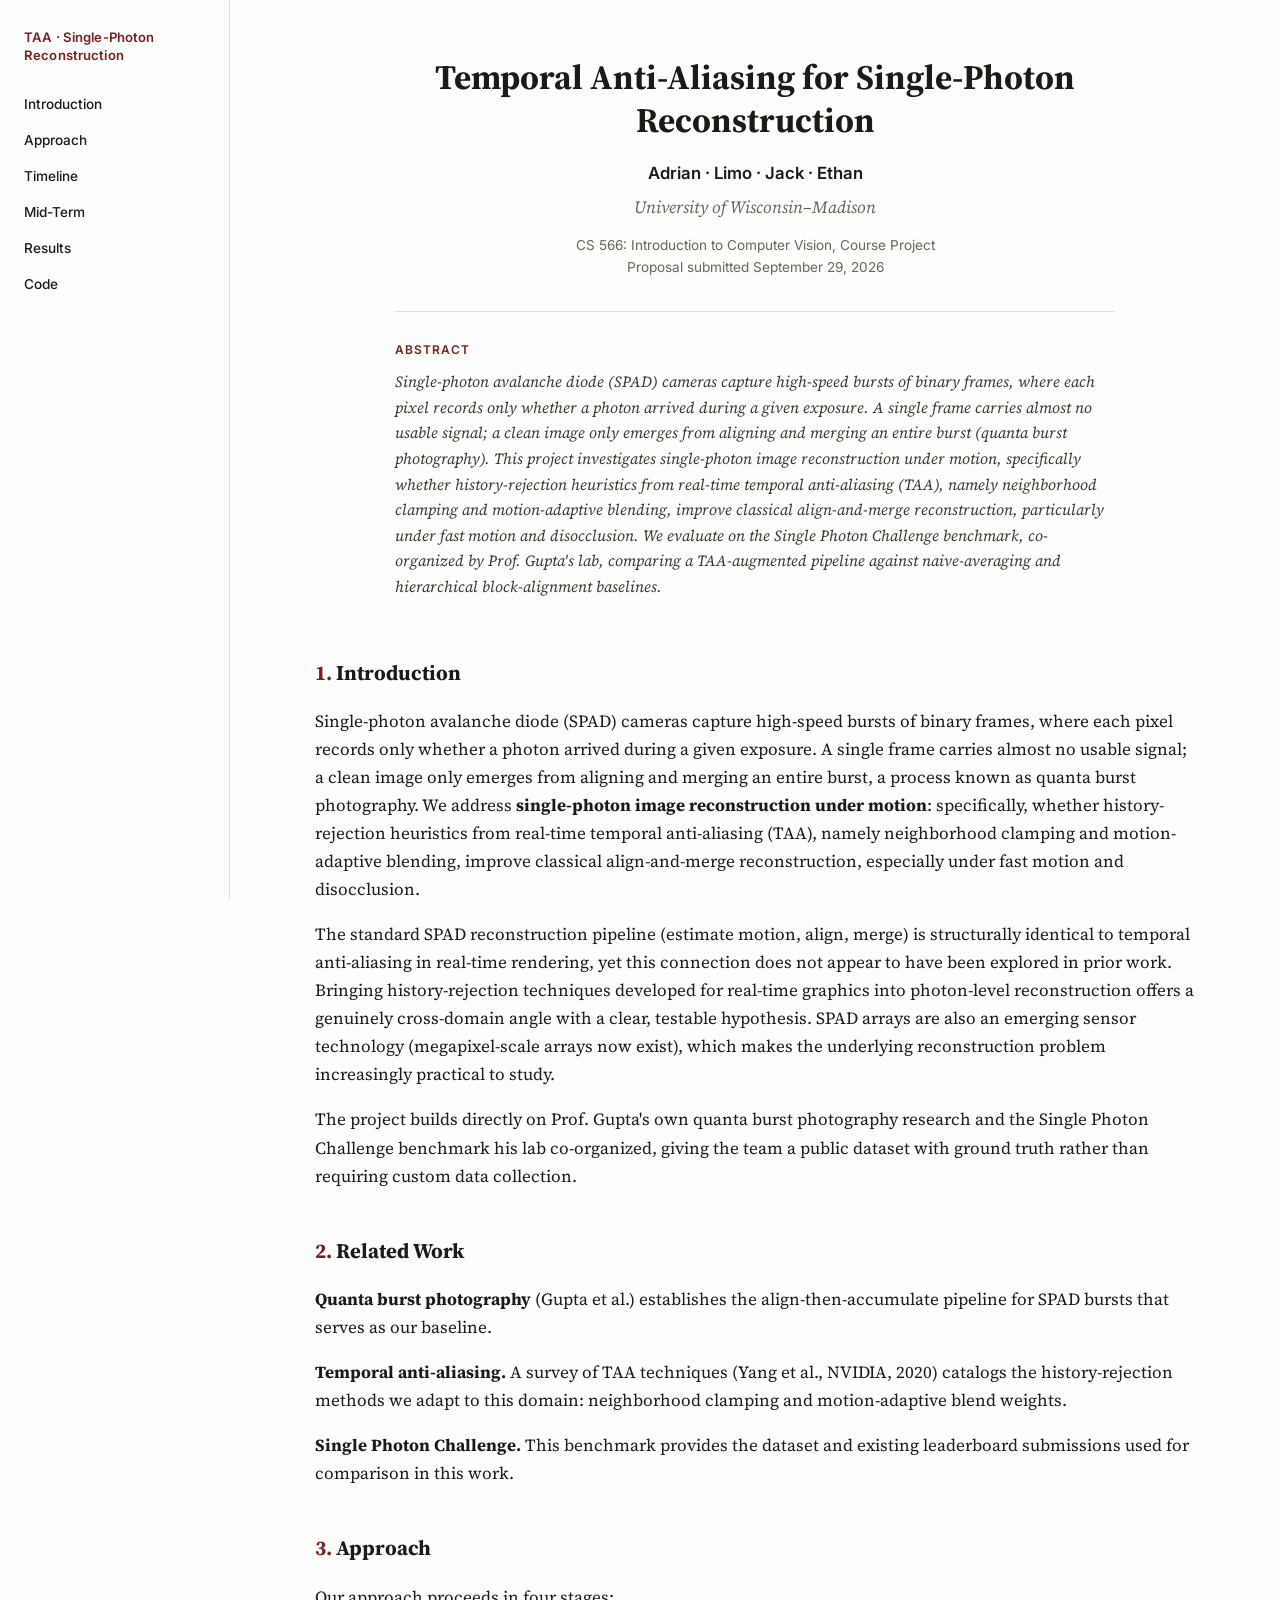
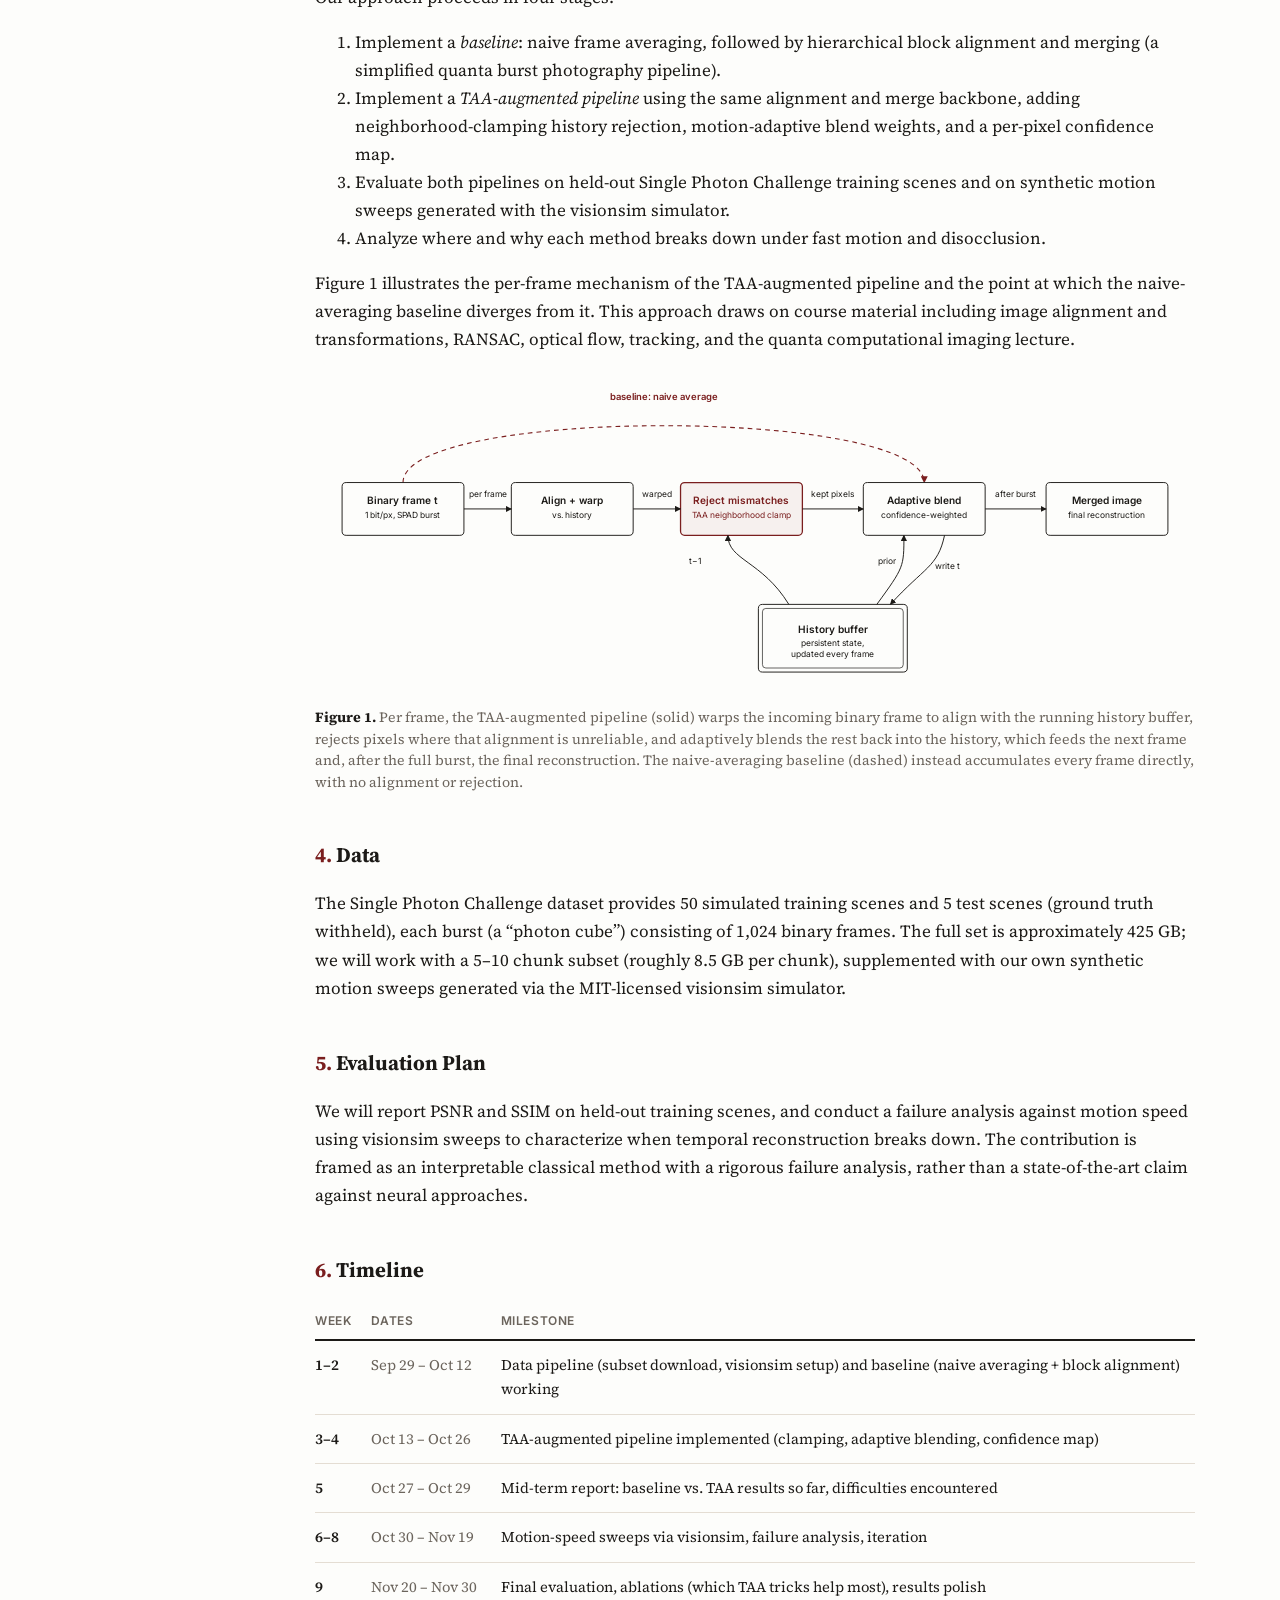
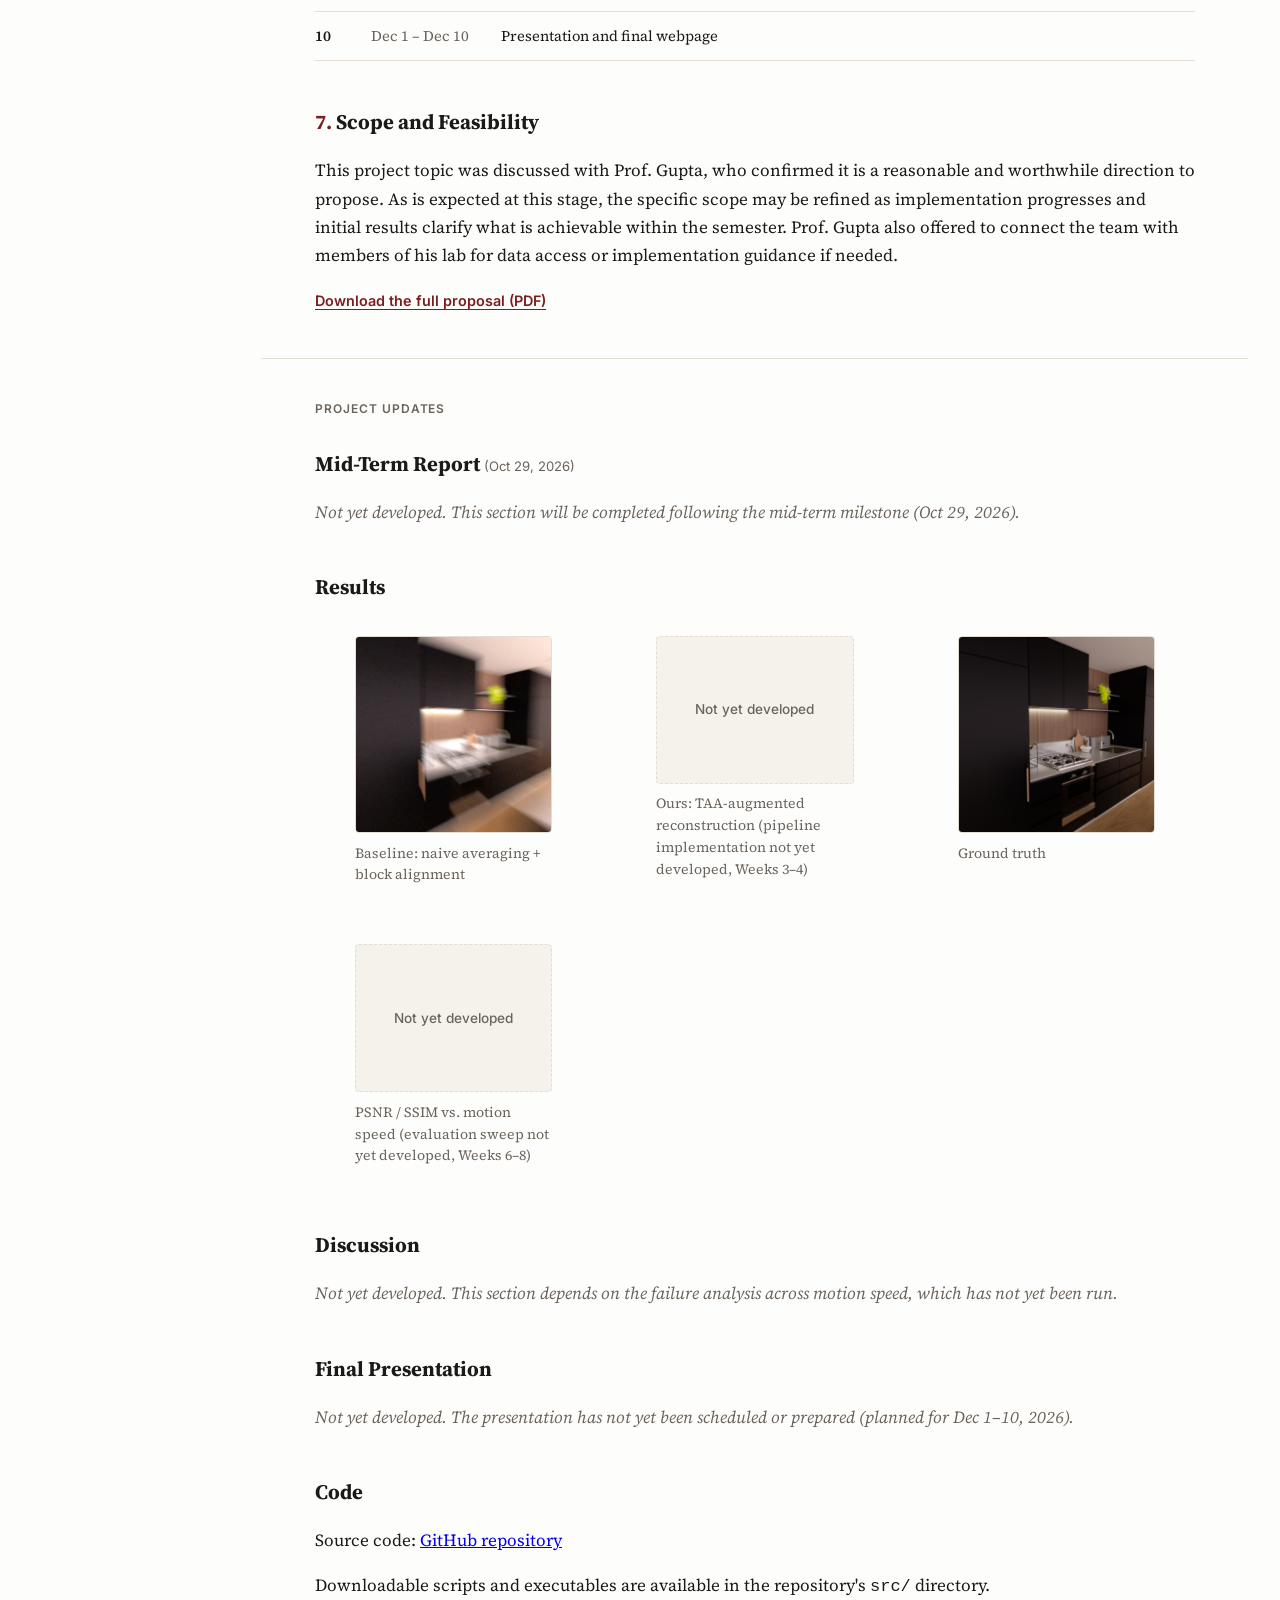
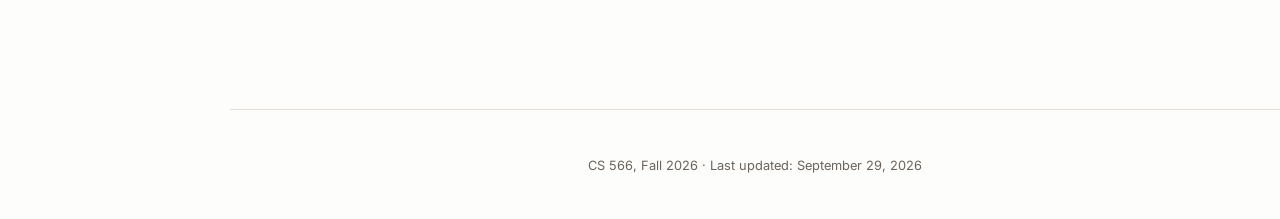
==== commit 63db2988: "Make not-yet-developed sections explicit instead of vague placeholder copy" ====
--- a/webpage/index.html
+++ b/webpage/index.html
@@ -189,7 +189,7 @@
 
         <section id="midterm">
           <h2>Mid-Term Report <span class="date">(Oct 29, 2026)</span></h2>
-          <p class="tbd">Progress, current results, and difficulties encountered will be added following the mid-term milestone.</p>
+          <p class="tbd">Not yet developed. This section will be completed following the mid-term milestone (Oct 29, 2026).</p>
         </section>
 
         <section id="results">
@@ -200,28 +200,28 @@
               <figcaption>Baseline: naive averaging + block alignment</figcaption>
             </figure>
             <figure>
-              <img src="assets/result-taa.png" alt="Reconstruction result from the TAA-augmented pipeline">
-              <figcaption>Ours: TAA-augmented reconstruction</figcaption>
+              <div class="placeholder">Not yet developed</div>
+              <figcaption>Ours: TAA-augmented reconstruction (pipeline implementation not yet developed, Weeks 3&ndash;4)</figcaption>
             </figure>
             <figure>
               <img src="assets/result-groundtruth.png" alt="Ground truth reference image for the scene">
               <figcaption>Ground truth</figcaption>
             </figure>
             <figure>
-              <img src="assets/psnr-ssim-chart.png" alt="Chart of PSNR and SSIM scores across motion speeds, comparing baseline and TAA-augmented pipelines">
-              <figcaption>PSNR / SSIM vs. motion speed</figcaption>
+              <div class="placeholder">Not yet developed</div>
+              <figcaption>PSNR / SSIM vs. motion speed (evaluation sweep not yet developed, Weeks 6&ndash;8)</figcaption>
             </figure>
           </div>
         </section>
 
         <section id="discussion">
           <h2>Discussion</h2>
-          <p class="tbd">Analysis of where each method succeeds and fails, and what the failure analysis reveals about temporal reconstruction under fast motion, will be added as results come in.</p>
+          <p class="tbd">Not yet developed. This section depends on the failure analysis across motion speed, which has not yet been run.</p>
         </section>
 
         <section id="presentation">
           <h2>Final Presentation</h2>
-          <p class="tbd">A link to the presentation slides/recording will be added here (Dec 1&ndash;10).</p>
+          <p class="tbd">Not yet developed. The presentation has not yet been scheduled or prepared (planned for Dec 1&ndash;10, 2026).</p>
         </section>
 
         <section id="code">
--- a/webpage/style.css
+++ b/webpage/style.css
@@ -299,6 +299,21 @@
   gap: 1.5rem;
 }
 .gallery img { width: 100%; border-radius: 4px; border: 1px solid var(--border); display: block; }
+
+.placeholder {
+  width: 100%;
+  aspect-ratio: 4 / 3;
+  border: 1px dashed var(--border);
+  border-radius: 4px;
+  display: flex;
+  align-items: center;
+  justify-content: center;
+  font-family: var(--sans);
+  font-size: 0.85rem;
+  font-weight: 500;
+  color: var(--muted);
+  background: #f5f2ec;
+}
 .gallery figcaption { margin-top: 0.6rem; }
 
 /* ---------- Footer ---------- */
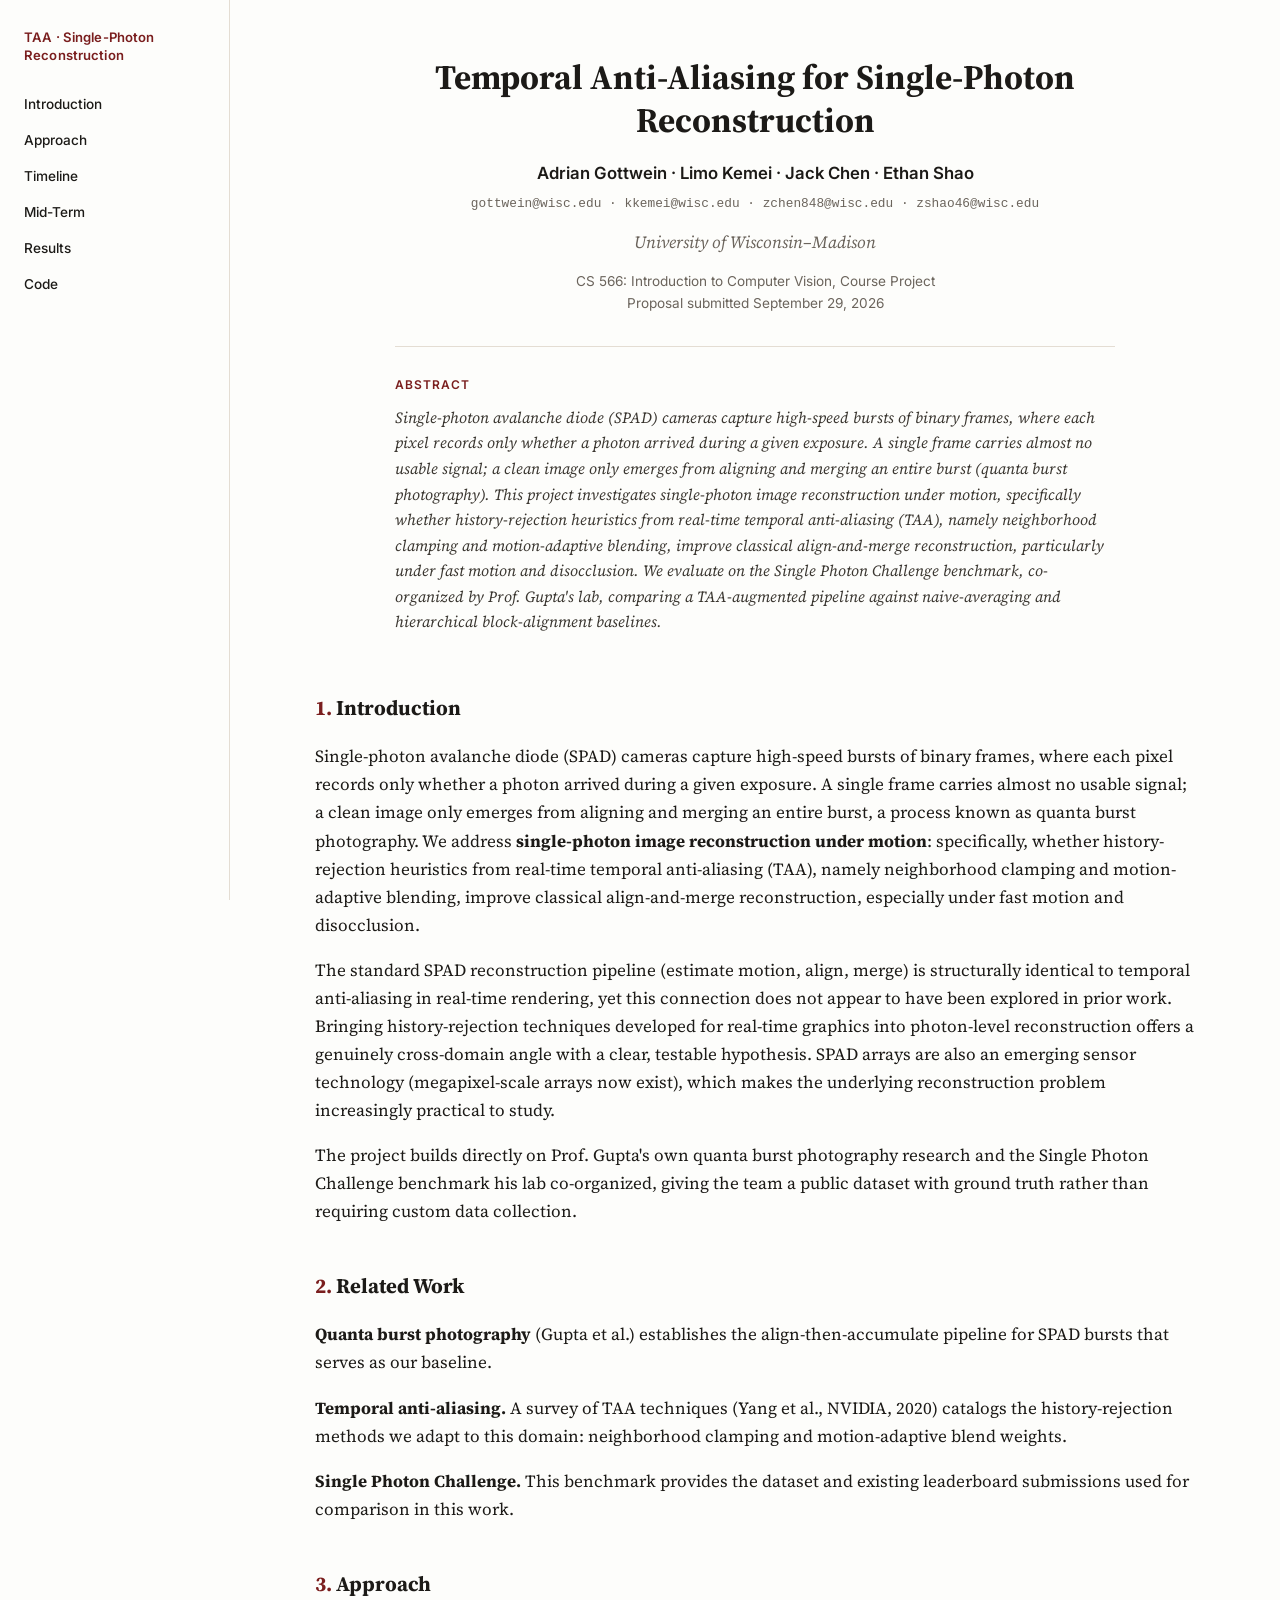
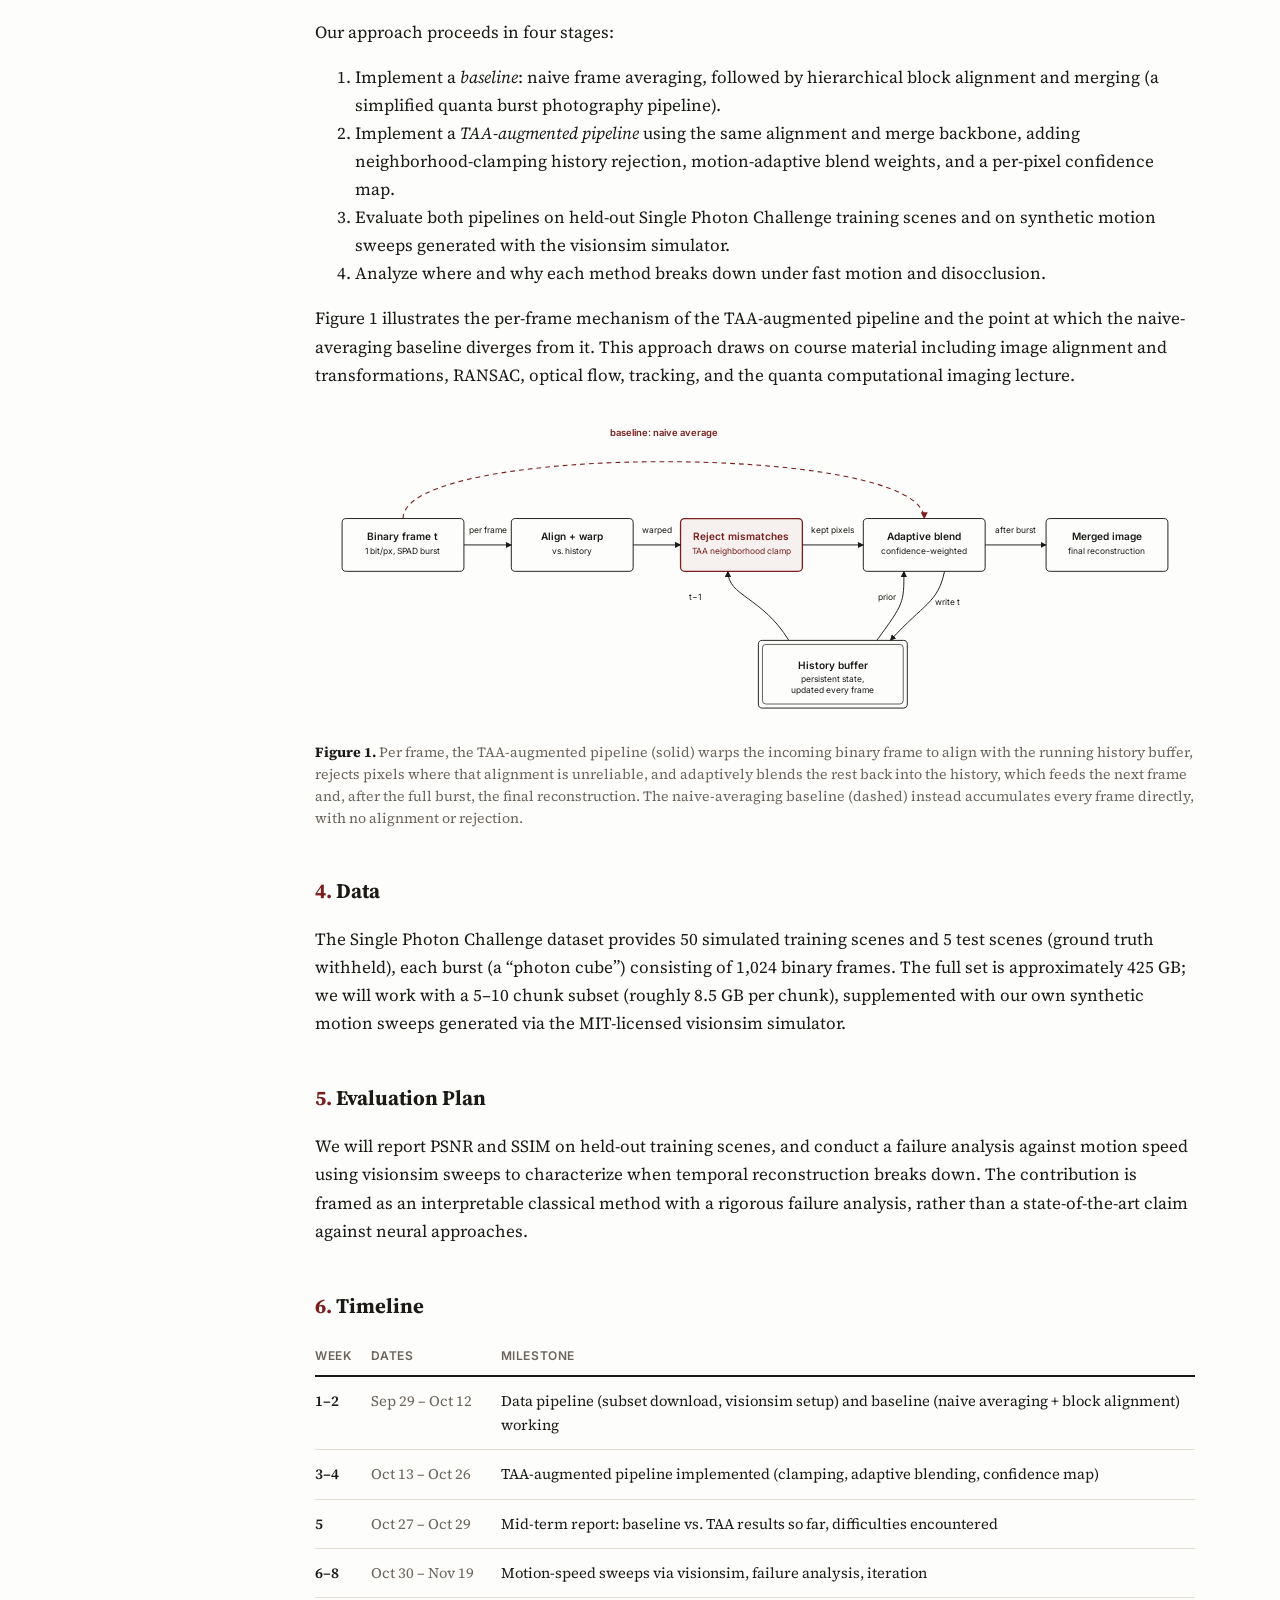
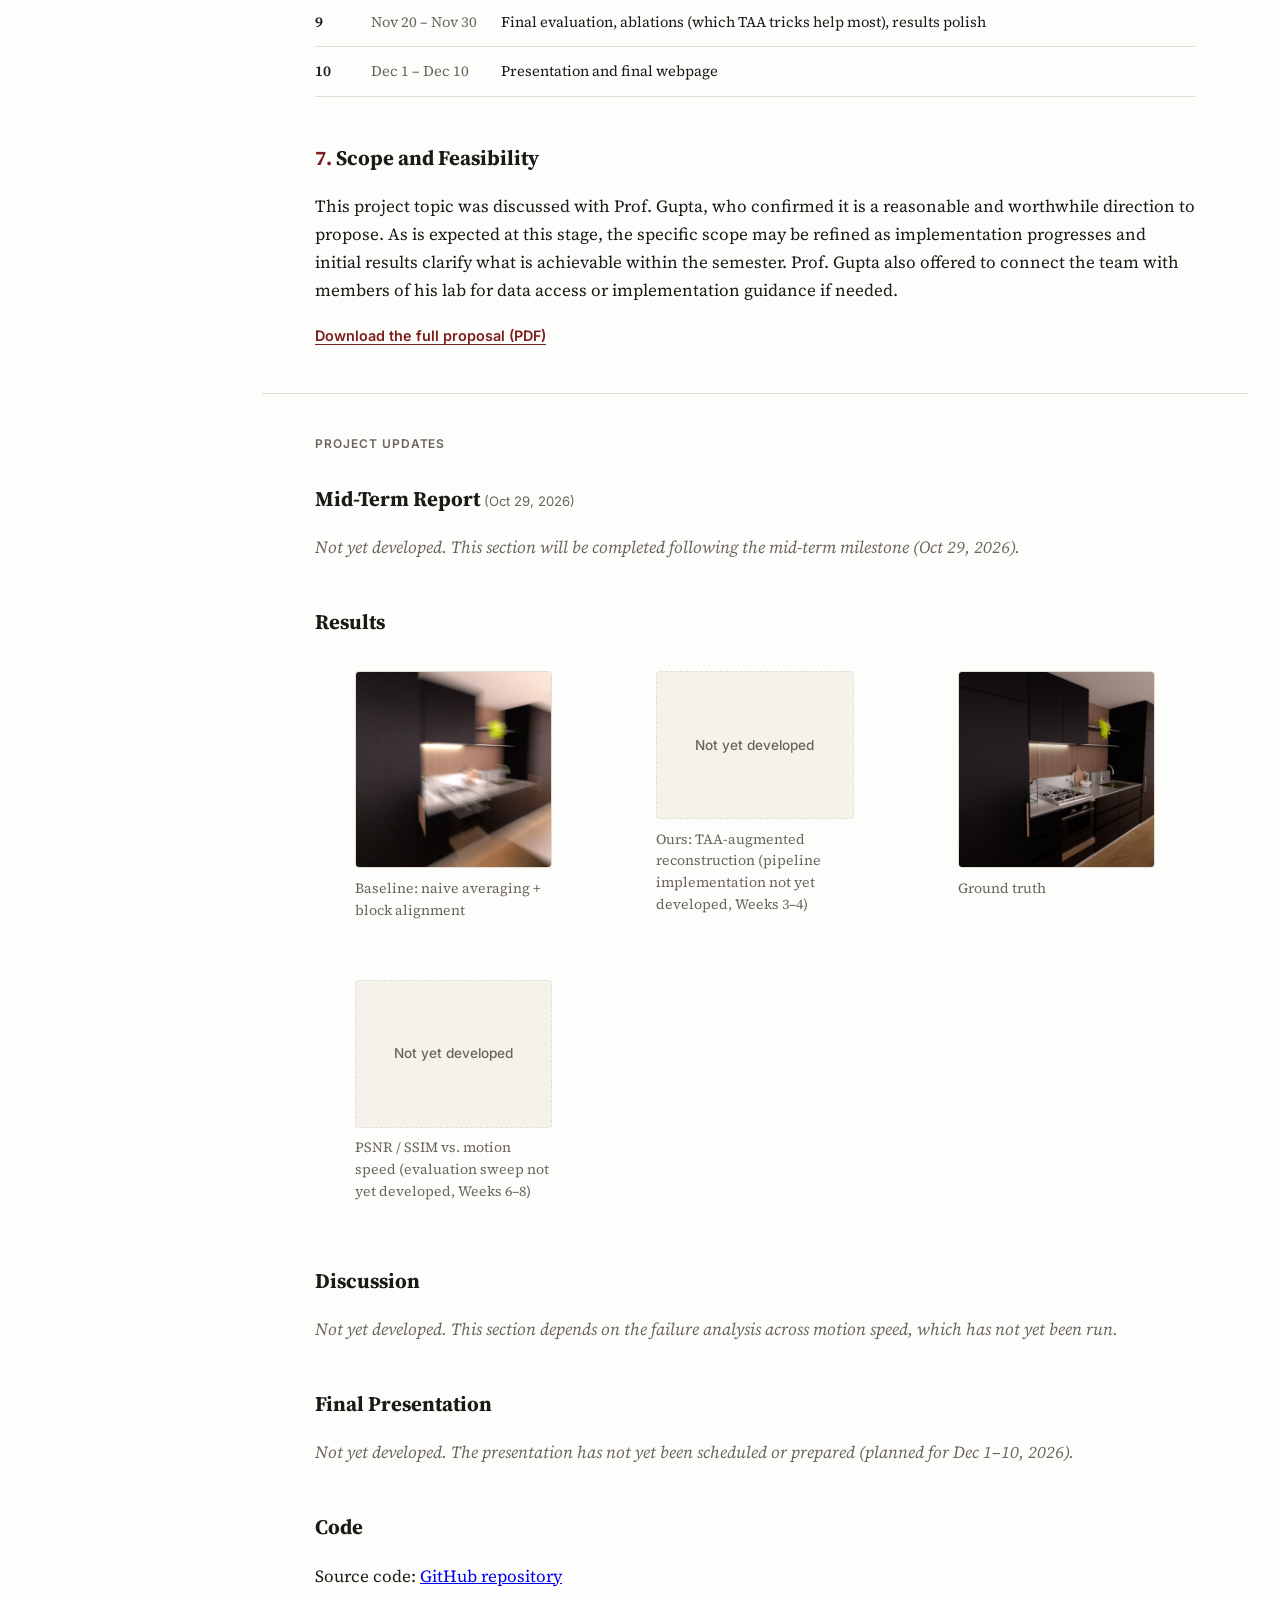
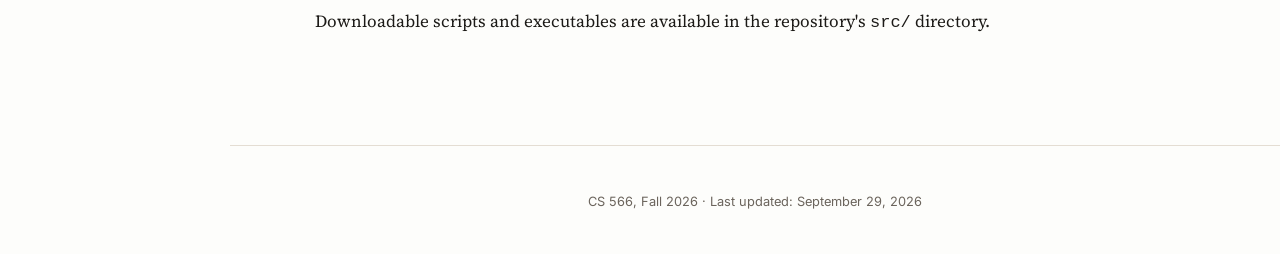
==== commit 9b90eca7: "Add team names/emails to webpage; add preliminary baseline vs. ground truth figure to proposal - Web" ====
--- a/webpage/index.html
+++ b/webpage/index.html
@@ -29,7 +29,8 @@
 
     <header class="titleblock">
       <h1>Temporal Anti-Aliasing for Single-Photon Reconstruction</h1>
-      <p class="authors">Adrian &middot; Limo &middot; Jack &middot; Ethan</p>
+      <p class="authors">Adrian Gottwein &middot; Limo Kemei &middot; Jack Chen &middot; Ethan Shao</p>
+      <p class="author-emails">gottwein@wisc.edu &middot; kkemei@wisc.edu &middot; zchen848@wisc.edu &middot; zshao46@wisc.edu</p>
       <p class="affiliation">University of Wisconsin&ndash;Madison</p>
       <p class="course-line">CS 566: Introduction to Computer Vision, Course Project<br>Proposal submitted September 29, 2026</p>
 
--- a/webpage/style.css
+++ b/webpage/style.css
@@ -93,6 +93,13 @@
   font-size: 1.05rem;
   font-weight: 600;
   margin: 0 0 0.35rem;
+}
+
+.author-emails {
+  font-family: "SFMono-Regular", Consolas, "Liberation Mono", Menlo, monospace;
+  font-size: 0.8rem;
+  color: var(--muted);
+  margin: 0 0 0.9rem;
 }
 
 .affiliation {
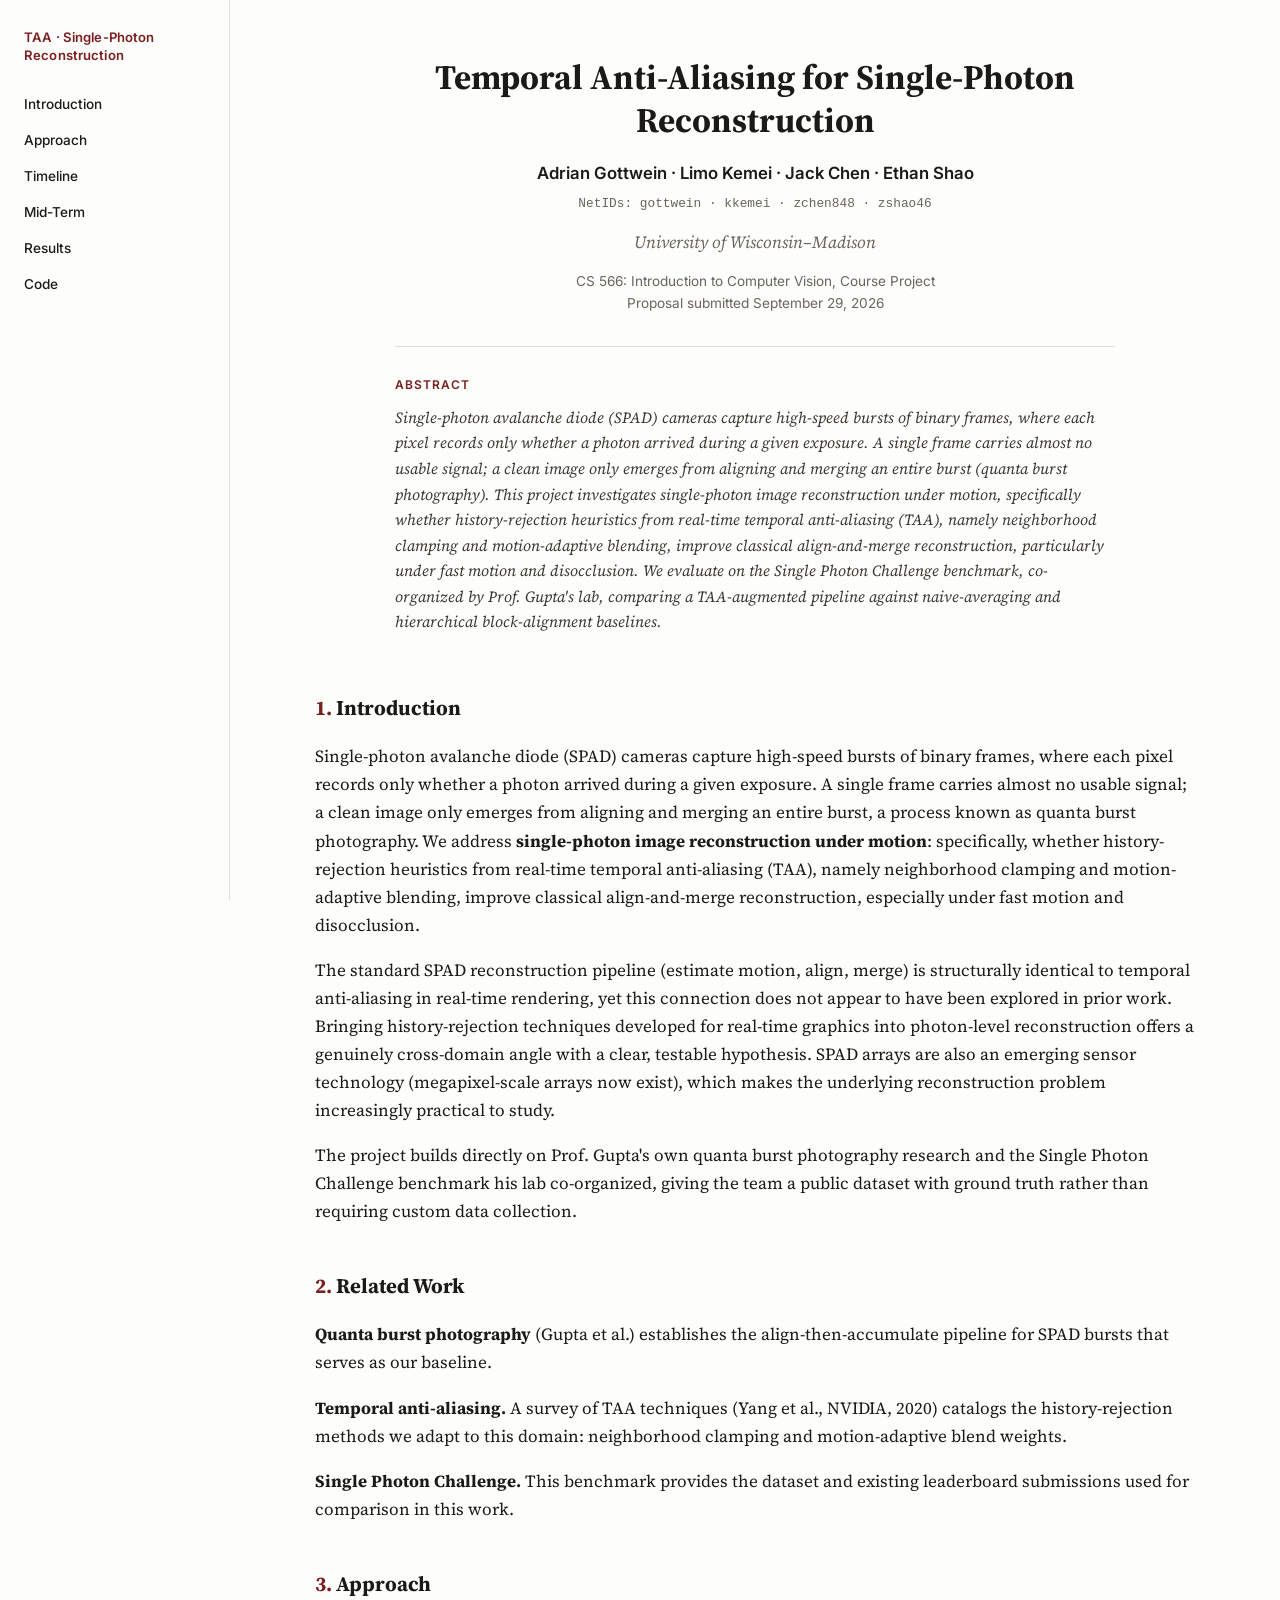
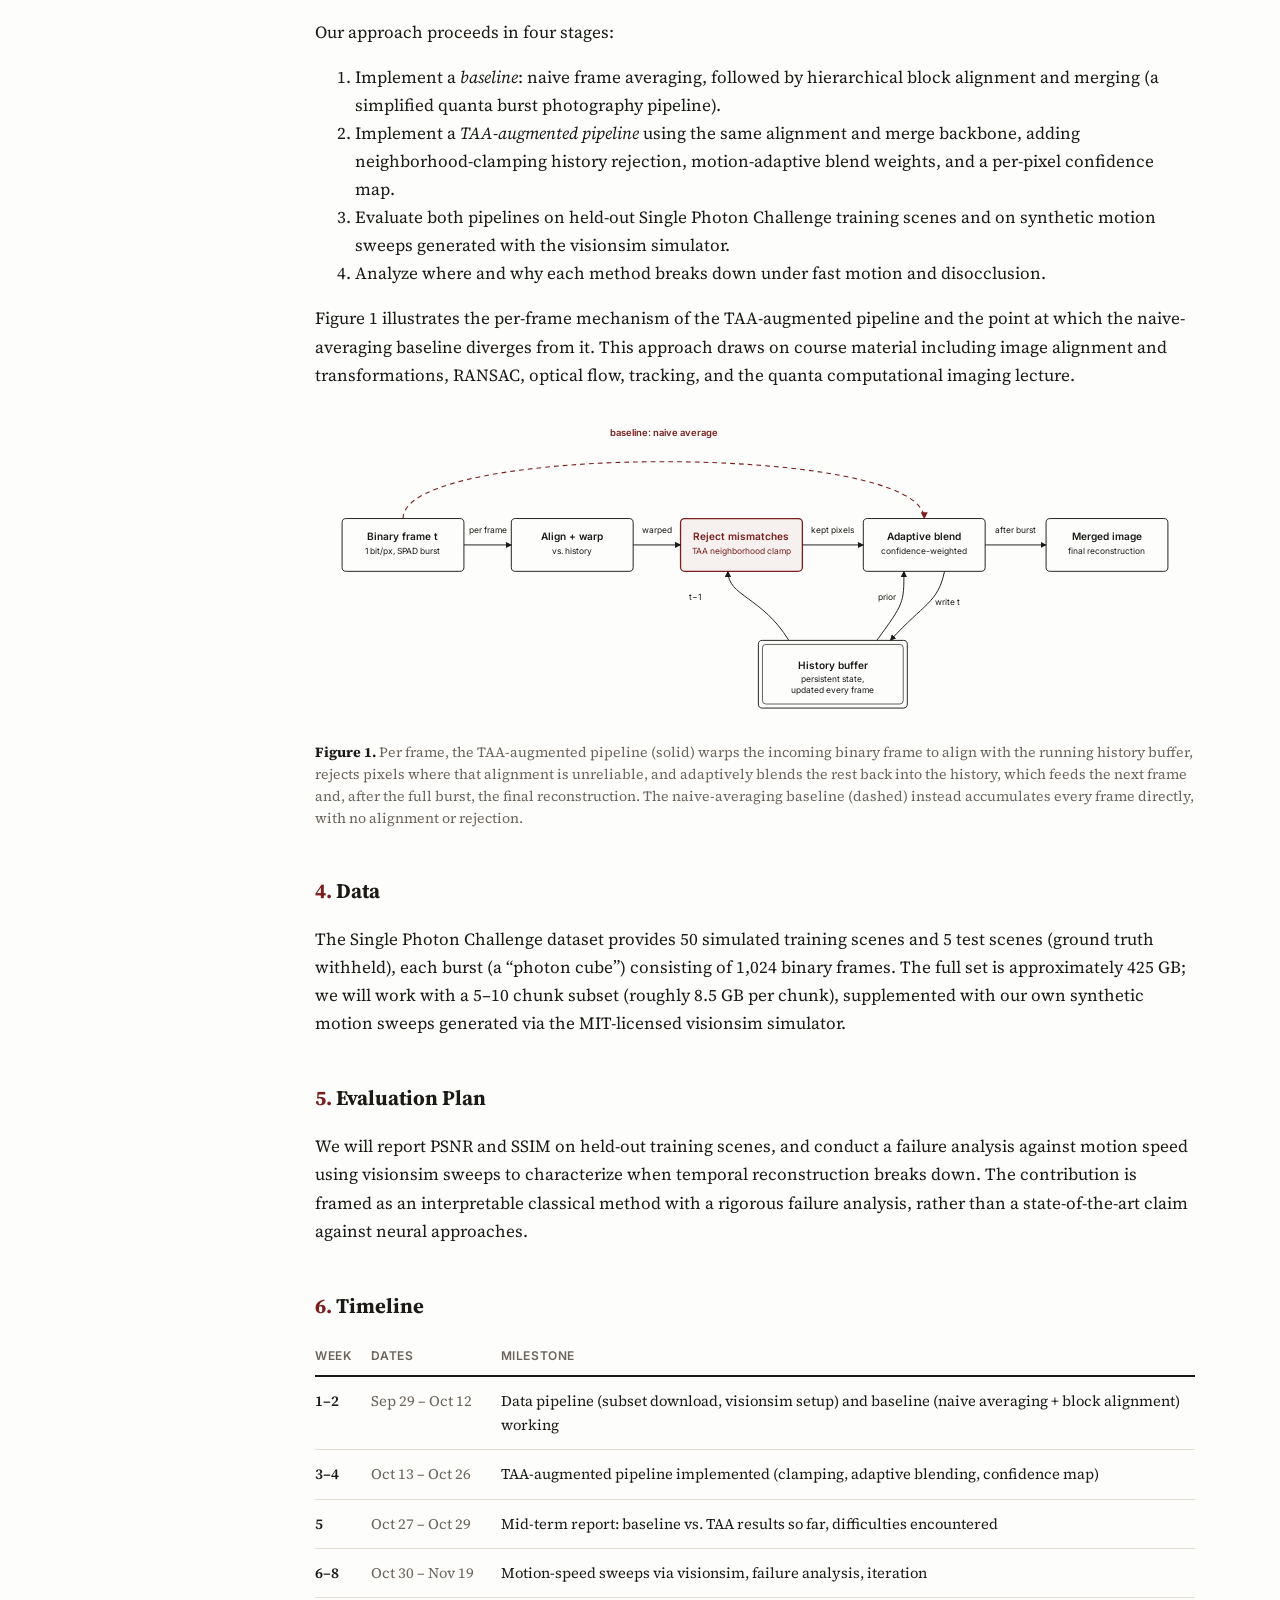
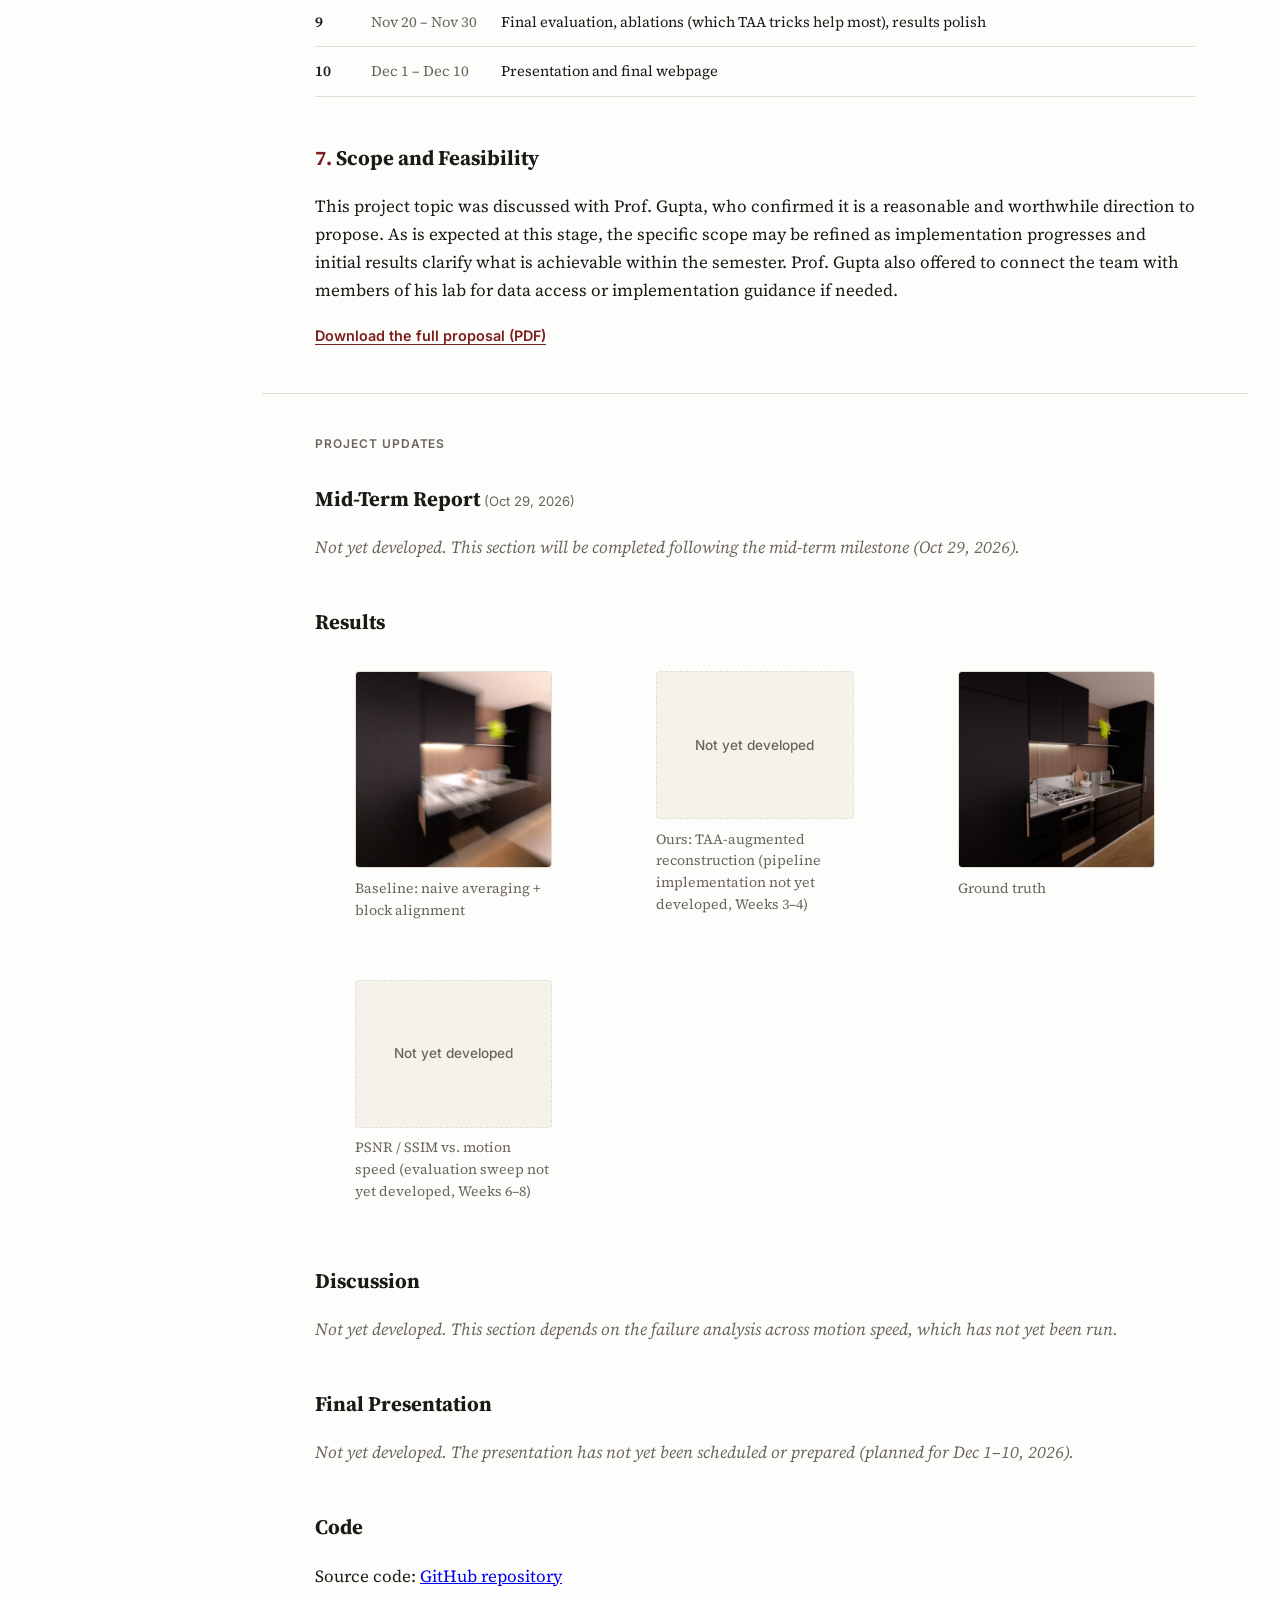
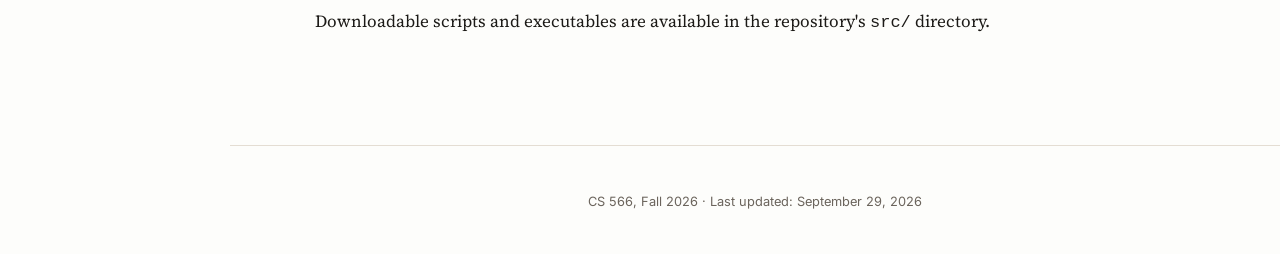
==== commit 86c04564: "Label team NetIDs explicitly to satisfy proposal rubric's names-and-IDs requirement - Title page and" ====
--- a/webpage/index.html
+++ b/webpage/index.html
@@ -30,7 +30,7 @@
     <header class="titleblock">
       <h1>Temporal Anti-Aliasing for Single-Photon Reconstruction</h1>
       <p class="authors">Adrian Gottwein &middot; Limo Kemei &middot; Jack Chen &middot; Ethan Shao</p>
-      <p class="author-emails">gottwein@wisc.edu &middot; kkemei@wisc.edu &middot; zchen848@wisc.edu &middot; zshao46@wisc.edu</p>
+      <p class="author-emails">NetIDs: gottwein &middot; kkemei &middot; zchen848 &middot; zshao46</p>
       <p class="affiliation">University of Wisconsin&ndash;Madison</p>
       <p class="course-line">CS 566: Introduction to Computer Vision, Course Project<br>Proposal submitted September 29, 2026</p>
 
@@ -227,7 +227,7 @@
 
         <section id="code">
           <h2>Code</h2>
-          <p>Source code: <a href="https://github.com/[your-username]/[repo-name]">GitHub repository</a></p>
+          <p>Source code: <a href="https://github.com/1immy/cs566-project">GitHub repository</a></p>
           <p>Downloadable scripts and executables are available in the repository's <code>src/</code> directory.</p>
         </section>
       </div>
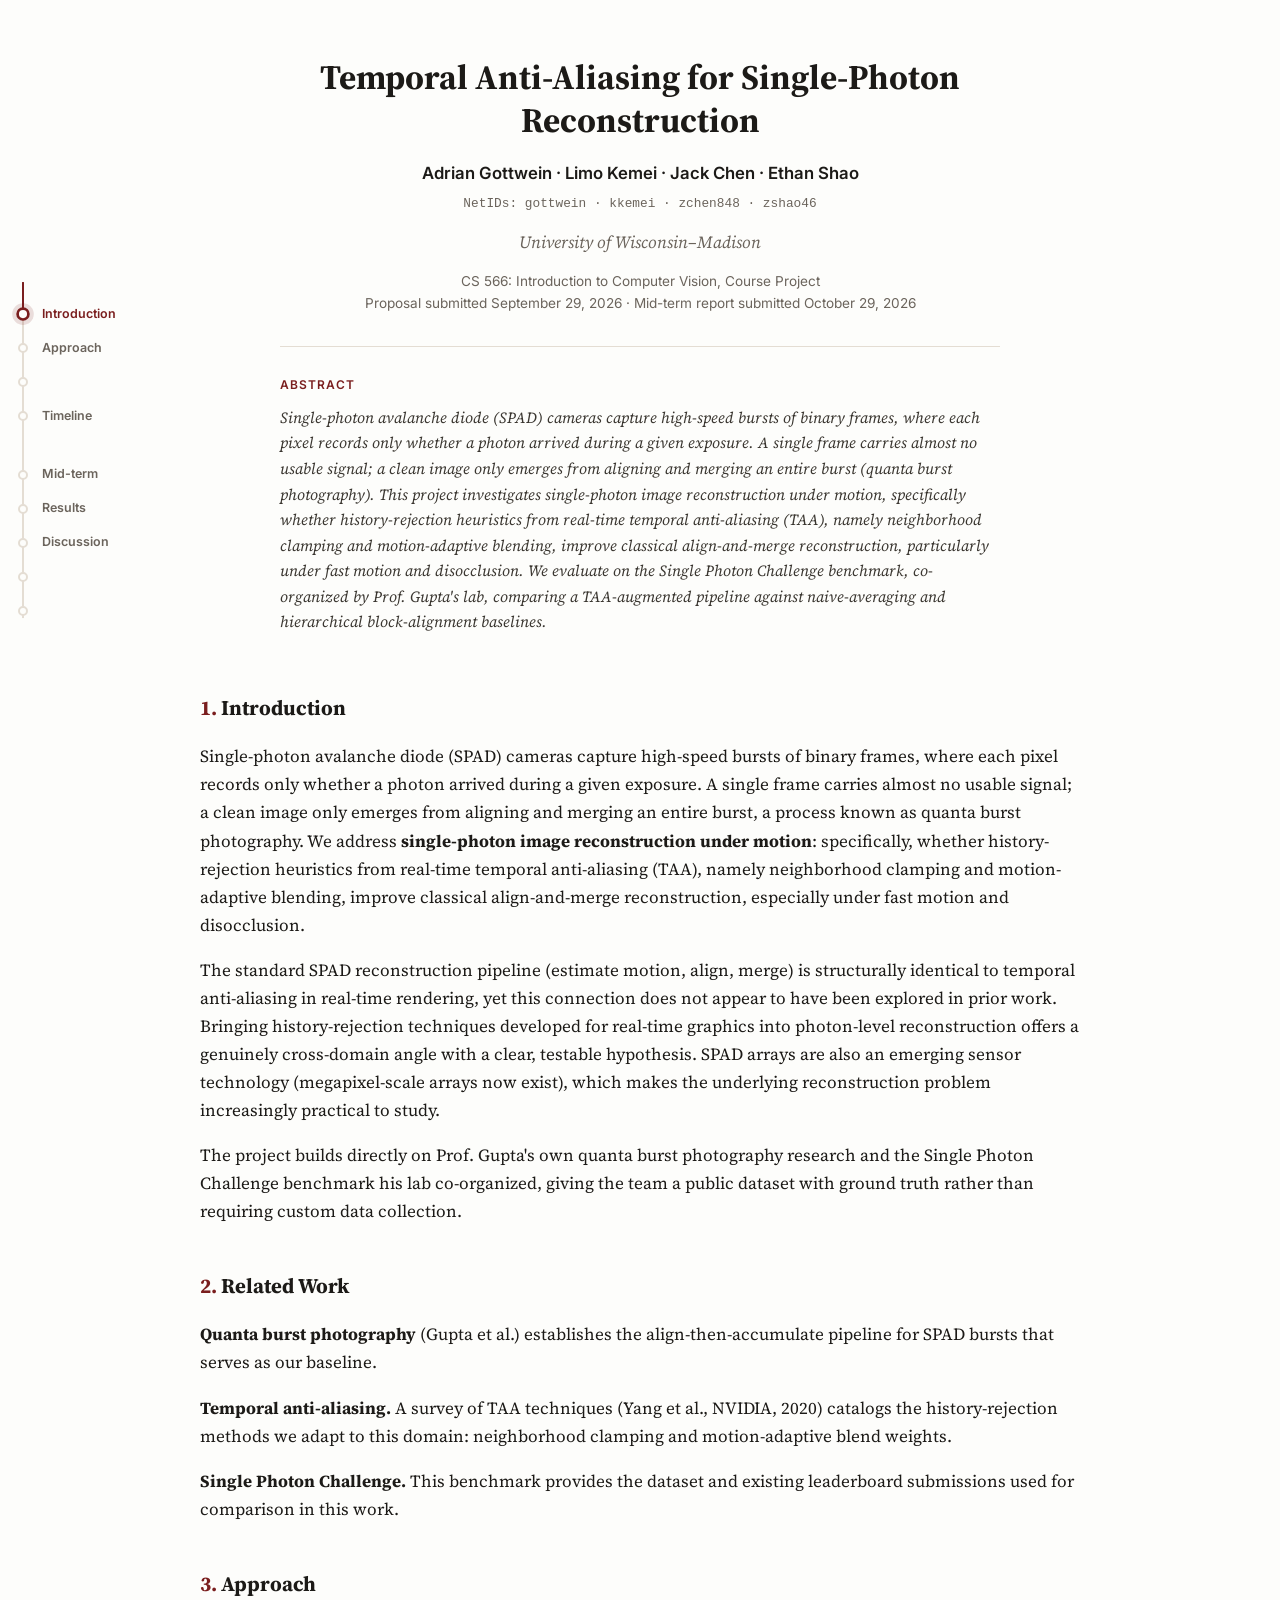
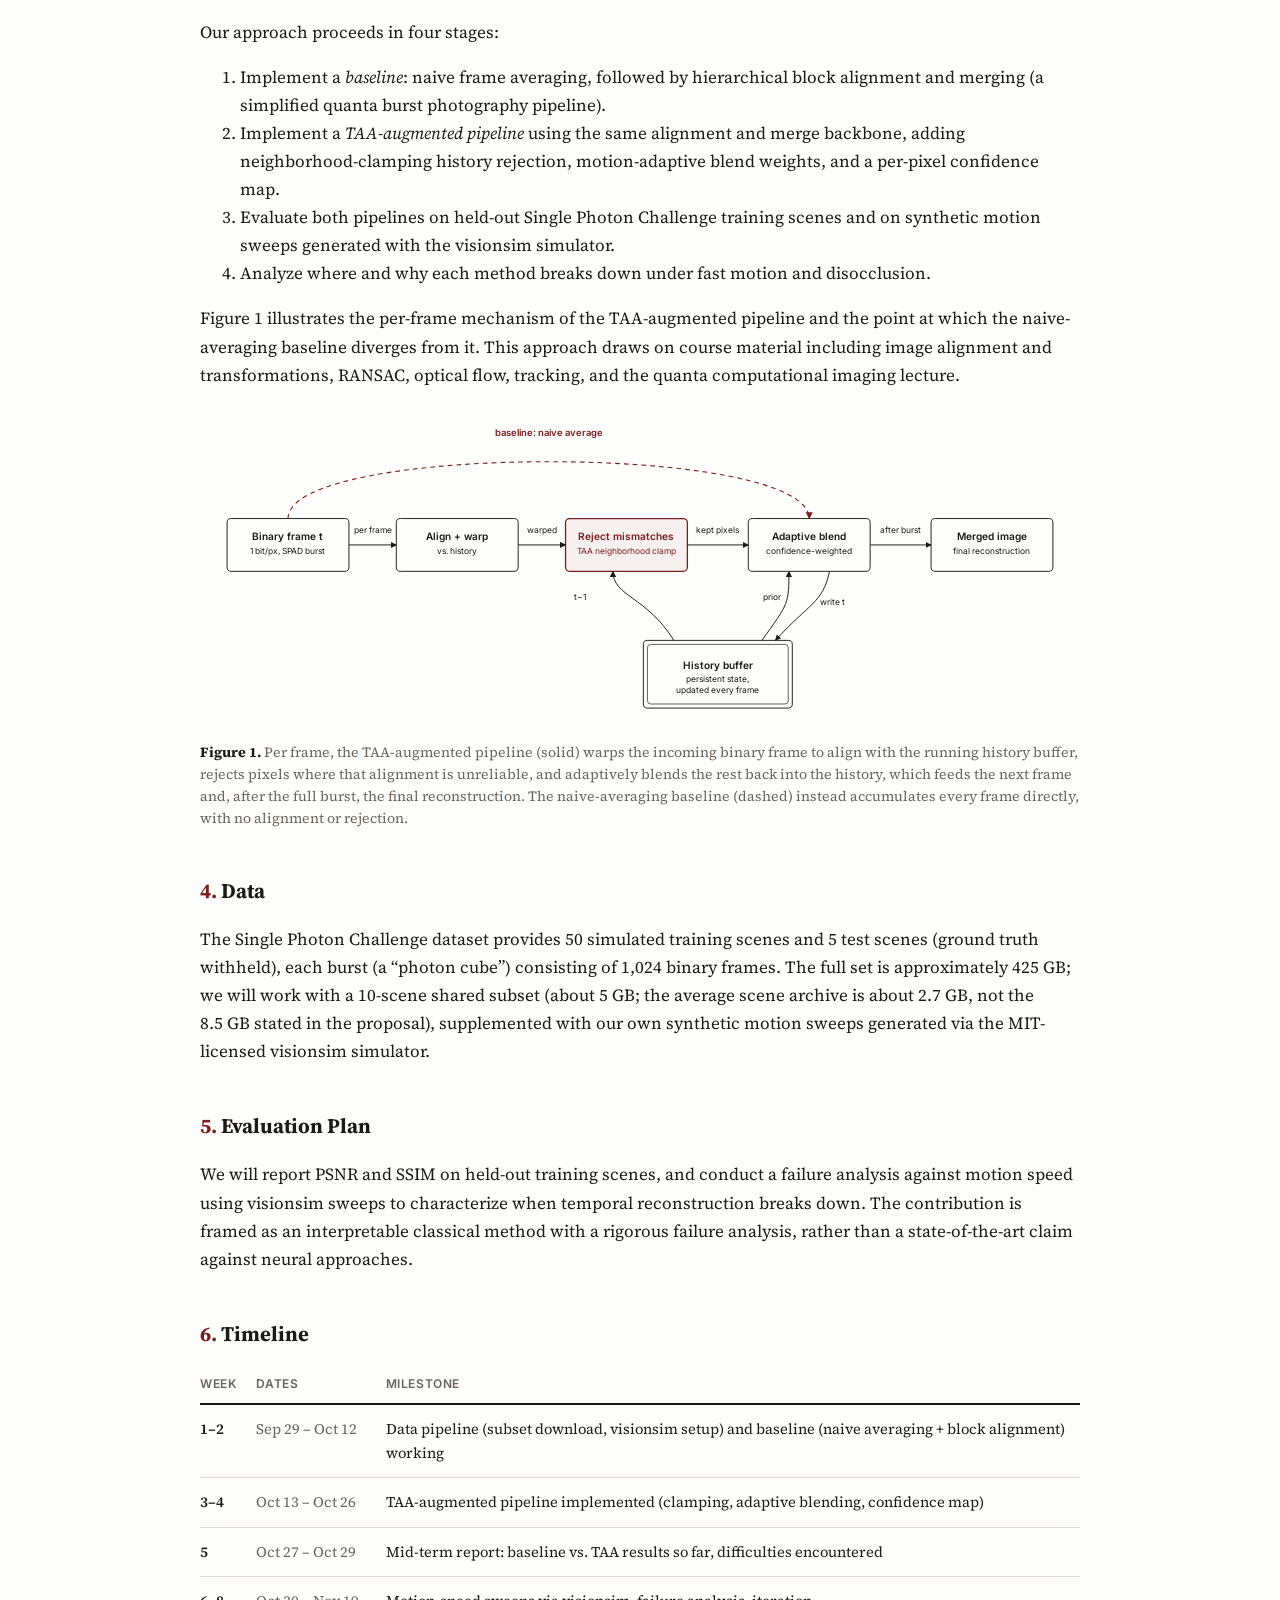
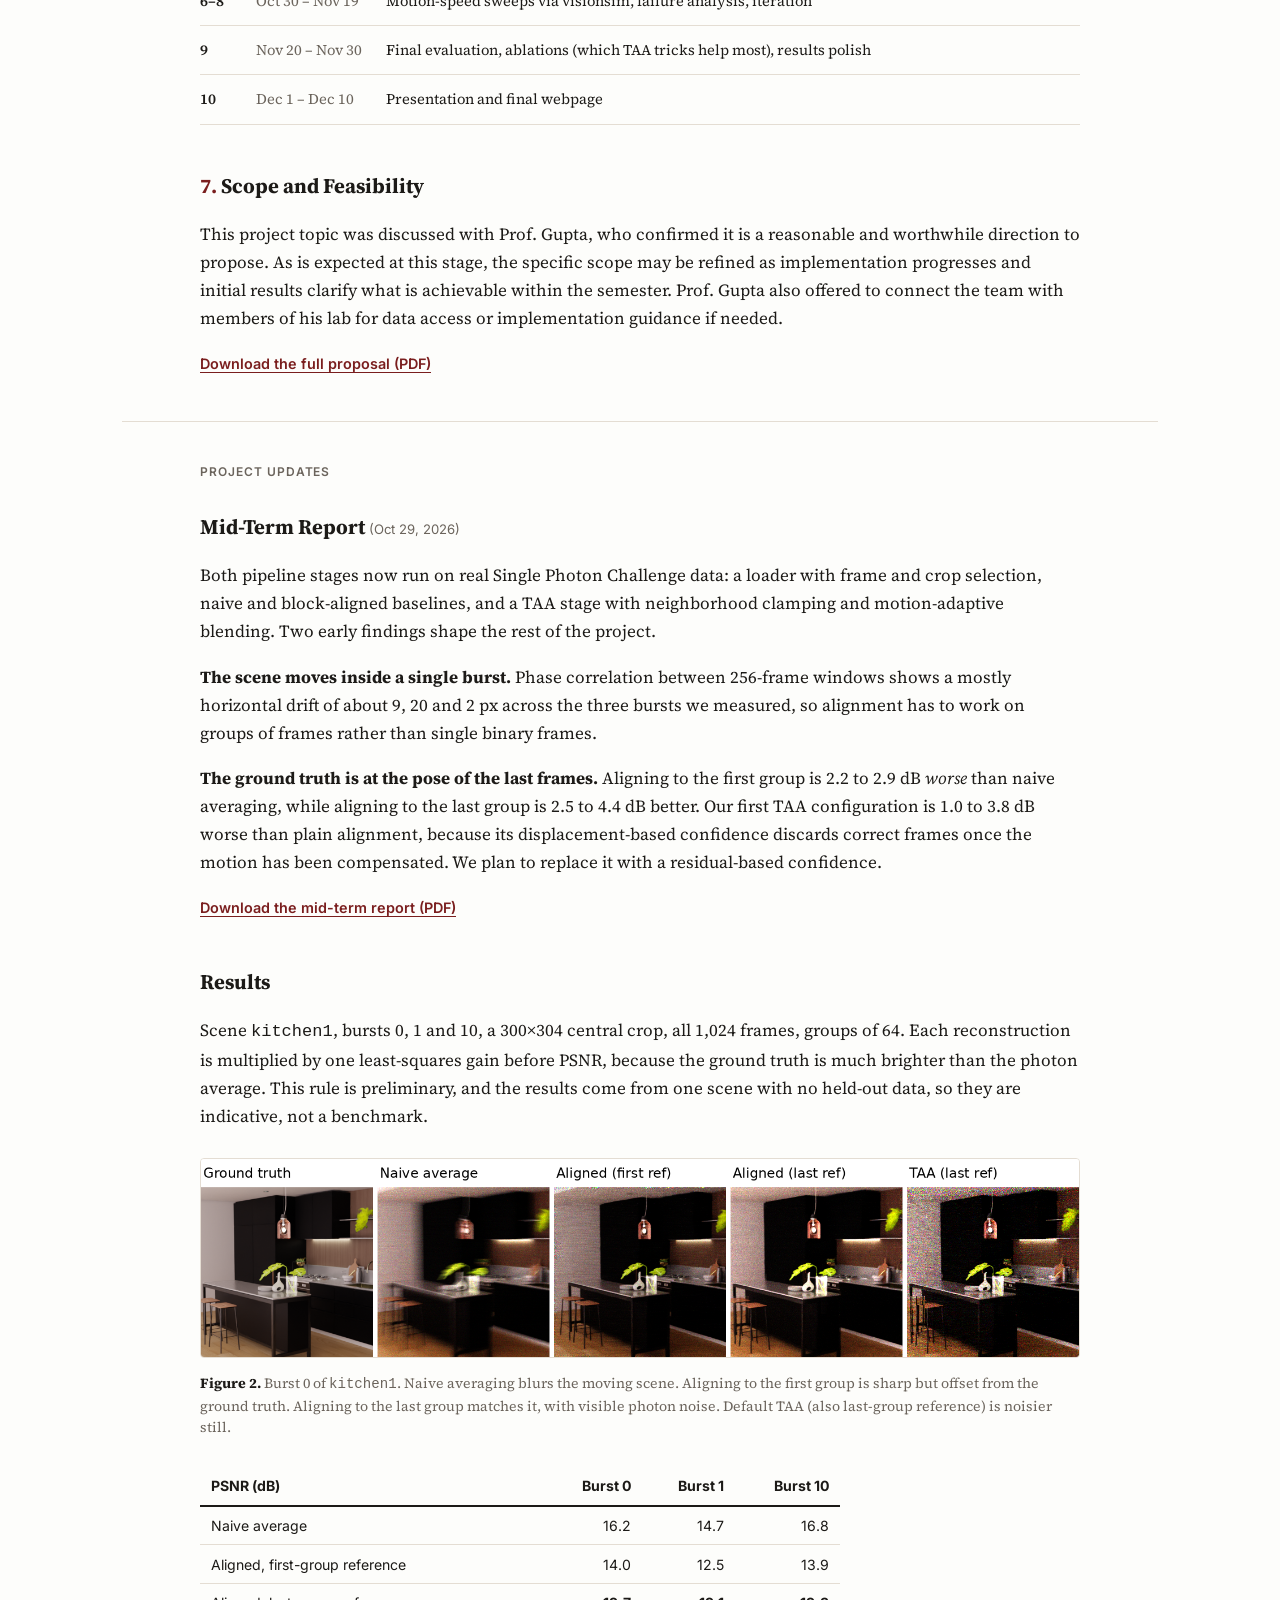
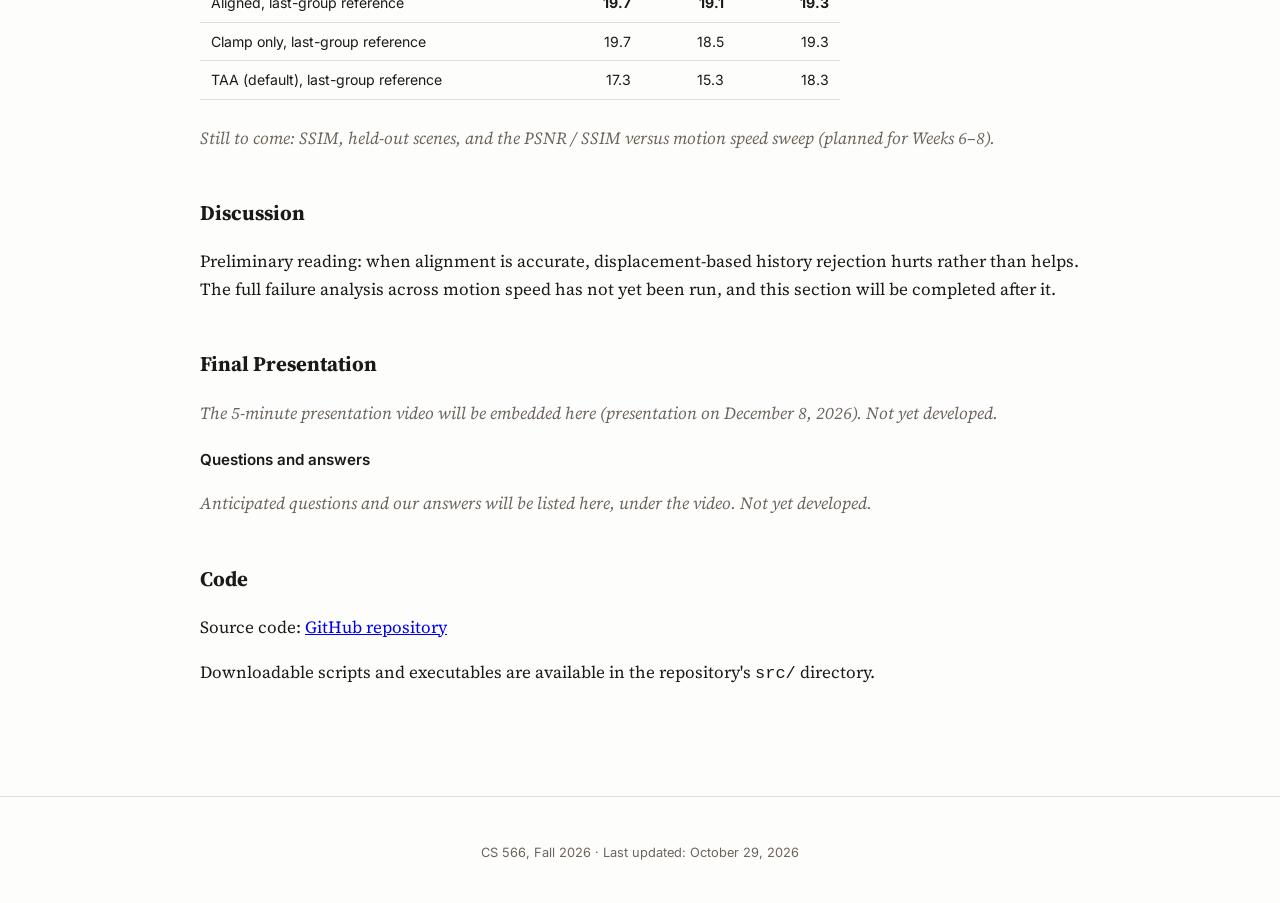
==== commit 907ac659: "Sync webpage/ with the gh-pages site (mid-term, timeline rail)" ====
--- a/webpage/index.html
+++ b/webpage/index.html
@@ -7,23 +7,28 @@
 <link rel="preconnect" href="https://fonts.googleapis.com">
 <link rel="preconnect" href="https://fonts.gstatic.com" crossorigin>
 <link href="https://fonts.googleapis.com/css2?family=Source+Serif+4:ital,opsz,wght@0,8..60,400;0,8..60,600;0,8..60,700;1,8..60,400;1,8..60,600&family=Inter:wght@500;600&display=swap" rel="stylesheet">
-<link rel="stylesheet" href="style.css">
+<link rel="stylesheet" href="style.css?v=20261029">
 </head>
 <body>
 
 <div class="layout">
 
-  <nav class="sidenav">
-    <span class="sidenav-title">TAA &middot; Single-Photon Reconstruction</span>
-    <div class="sidenav-links">
-      <a href="#introduction">Introduction</a>
-      <a href="#approach">Approach</a>
-      <a href="#timeline">Timeline</a>
-      <a href="#midterm">Mid-Term</a>
-      <a href="#results">Results</a>
-      <a href="#code">Code</a>
-    </div>
-  </nav>
+  <nav class="rail" aria-label="Page sections">
+<div class="rail-track"><div class="rail-fill"></div></div>
+<ol class="rail-list">
+<li class="rail-group">Proposal <span>Sep 29</span></li>
+<li><a href="#introduction"><i></i><b>Introduction</b></a></li>
+<li><a href="#approach"><i></i><b>Approach</b></a></li>
+<li><a href="#data"><i></i><b>Data</b></a></li>
+<li><a href="#timeline"><i></i><b>Timeline</b></a></li>
+<li class="rail-group">Updates</li>
+<li><a href="#midterm"><i></i><b>Mid-term</b> <span>Oct 29</span></a></li>
+<li><a href="#results"><i></i><b>Results</b></a></li>
+<li><a href="#discussion"><i></i><b>Discussion</b></a></li>
+<li><a href="#presentation"><i></i><b>Presentation</b></a></li>
+<li><a href="#code"><i></i><b>Code</b></a></li>
+</ol>
+</nav>
 
   <div class="content">
 
@@ -32,7 +37,7 @@
       <p class="authors">Adrian Gottwein &middot; Limo Kemei &middot; Jack Chen &middot; Ethan Shao</p>
       <p class="author-emails">NetIDs: gottwein &middot; kkemei &middot; zchen848 &middot; zshao46</p>
       <p class="affiliation">University of Wisconsin&ndash;Madison</p>
-      <p class="course-line">CS 566: Introduction to Computer Vision, Course Project<br>Proposal submitted September 29, 2026</p>
+      <p class="course-line">CS 566: Introduction to Computer Vision, Course Project<br>Proposal submitted September 29, 2026 &middot; Mid-term report submitted October 29, 2026</p>
 
       <div class="abstract">
         <h2 class="abstract-label">Abstract</h2>
@@ -150,7 +155,7 @@
 
         <section id="data">
           <h2>Data</h2>
-          <p>The Single Photon Challenge dataset provides 50 simulated training scenes and 5 test scenes (ground truth withheld), each burst (a &ldquo;photon cube&rdquo;) consisting of 1,024 binary frames. The full set is approximately 425&nbsp;GB; we will work with a 5&ndash;10 chunk subset (roughly 8.5&nbsp;GB per chunk), supplemented with our own synthetic motion sweeps generated via the MIT-licensed visionsim simulator.</p>
+          <p>The Single Photon Challenge dataset provides 50 simulated training scenes and 5 test scenes (ground truth withheld), each burst (a &ldquo;photon cube&rdquo;) consisting of 1,024 binary frames. The full set is approximately 425&nbsp;GB; we will work with a 10-scene shared subset (about 5&nbsp;GB; the average scene archive is about 2.7&nbsp;GB, not the 8.5&nbsp;GB stated in the proposal), supplemented with our own synthetic motion sweeps generated via the MIT-licensed visionsim simulator.</p>
         </section>
 
         <section id="evaluation">
@@ -189,40 +194,43 @@
         <p class="updates-label">Project Updates</p>
 
         <section id="midterm">
-          <h2>Mid-Term Report <span class="date">(Oct 29, 2026)</span></h2>
-          <p class="tbd">Not yet developed. This section will be completed following the mid-term milestone (Oct 29, 2026).</p>
-        </section>
-
-        <section id="results">
-          <h2>Results</h2>
-          <div class="gallery">
-            <figure>
-              <img src="assets/result-baseline.png" alt="Reconstruction result from the naive averaging and block alignment baseline">
-              <figcaption>Baseline: naive averaging + block alignment</figcaption>
-            </figure>
-            <figure>
-              <div class="placeholder">Not yet developed</div>
-              <figcaption>Ours: TAA-augmented reconstruction (pipeline implementation not yet developed, Weeks 3&ndash;4)</figcaption>
-            </figure>
-            <figure>
-              <img src="assets/result-groundtruth.png" alt="Ground truth reference image for the scene">
-              <figcaption>Ground truth</figcaption>
-            </figure>
-            <figure>
-              <div class="placeholder">Not yet developed</div>
-              <figcaption>PSNR / SSIM vs. motion speed (evaluation sweep not yet developed, Weeks 6&ndash;8)</figcaption>
-            </figure>
-          </div>
-        </section>
-
-        <section id="discussion">
+<h2>Mid-Term Report <span class="date">(Oct 29, 2026)</span></h2>
+<p>Both pipeline stages now run on real Single Photon Challenge data: a loader with frame and crop selection, naive and block-aligned baselines, and a TAA stage with neighborhood clamping and motion-adaptive blending. Two early findings shape the rest of the project.</p>
+<p><strong>The scene moves inside a single burst.</strong> Phase correlation between 256-frame windows shows a mostly horizontal drift of about 9, 20 and 2&nbsp;px across the three bursts we measured, so alignment has to work on groups of frames rather than single binary frames.</p>
+<p><strong>The ground truth is at the pose of the last frames.</strong> Aligning to the first group is 2.2 to 2.9&nbsp;dB <em>worse</em> than naive averaging, while aligning to the last group is 2.5 to 4.4&nbsp;dB better. Our first TAA configuration is 1.0 to 3.8&nbsp;dB worse than plain alignment, because its displacement-based confidence discards correct frames once the motion has been compensated. We plan to replace it with a residual-based confidence.</p>
+<p class="pdf-link"><a href="midterm-report.pdf">Download the mid-term report (PDF)</a></p>
+</section>
+<section id="results">
+<h2>Results</h2>
+<p>Scene <code>kitchen1</code>, bursts 0, 1 and 10, a 300&times;304 central crop, all 1,024 frames, groups of 64. Each reconstruction is multiplied by one least-squares gain before PSNR, because the ground truth is much brighter than the photon average. This rule is preliminary, and the results come from one scene with no held-out data, so they are indicative, not a benchmark.</p>
+<figure class="diagram">
+<img src="assets/result-compare.png" alt="Five panels for burst 0 of kitchen1: ground truth, naive average, aligned to first group, aligned to last group, and TAA with last-group reference" style="width:100%;border:1px solid var(--border);border-radius:4px;display:block">
+<figcaption><strong>Figure 2.</strong> Burst 0 of <code>kitchen1</code>. Naive averaging blurs the moving scene. Aligning to the first group is sharp but offset from the ground truth. Aligning to the last group matches it, with visible photon noise. Default TAA (also last-group reference) is noisier still.</figcaption>
+</figure>
+<table class="results-table">
+<thead>
+<tr><th>PSNR (dB)</th><th>Burst 0</th><th>Burst 1</th><th>Burst 10</th></tr>
+</thead>
+<tbody>
+<tr><td>Naive average</td><td>16.2</td><td>14.7</td><td>16.8</td></tr>
+<tr><td>Aligned, first-group reference</td><td>14.0</td><td>12.5</td><td>13.9</td></tr>
+<tr><td>Aligned, last-group reference</td><td><strong>19.7</strong></td><td><strong>19.1</strong></td><td><strong>19.3</strong></td></tr>
+<tr><td>Clamp only, last-group reference</td><td>19.7</td><td>18.5</td><td>19.3</td></tr>
+<tr><td>TAA (default), last-group reference</td><td>17.3</td><td>15.3</td><td>18.3</td></tr>
+</tbody>
+</table>
+<p class="tbd">Still to come: SSIM, held-out scenes, and the PSNR / SSIM versus motion speed sweep (planned for Weeks 6&ndash;8).</p>
+</section>
+<section id="discussion">
           <h2>Discussion</h2>
-          <p class="tbd">Not yet developed. This section depends on the failure analysis across motion speed, which has not yet been run.</p>
+          <p>Preliminary reading: when alignment is accurate, displacement-based history rejection hurts rather than helps. The full failure analysis across motion speed has not yet been run, and this section will be completed after it.</p>
         </section>
 
         <section id="presentation">
           <h2>Final Presentation</h2>
-          <p class="tbd">Not yet developed. The presentation has not yet been scheduled or prepared (planned for Dec 1&ndash;10, 2026).</p>
+          <p class="tbd">The 5-minute presentation video will be embedded here (presentation on December 8, 2026). Not yet developed.</p>
+<h3>Questions and answers</h3>
+<p class="tbd">Anticipated questions and our answers will be listed here, under the video. Not yet developed.</p>
         </section>
 
         <section id="code">
@@ -235,12 +243,40 @@
     </main>
 
     <footer>
-      <p>CS 566, Fall 2026 &middot; Last updated: September 29, 2026</p>
+      <p>CS 566, Fall 2026 &middot; Last updated: October 29, 2026</p>
     </footer>
 
   </div>
 
 </div>
 
+<script>
+(function () {
+  var links = Array.prototype.slice.call(document.querySelectorAll('.rail-list a'));
+  var fill = document.querySelector('.rail-fill');
+  var list = document.querySelector('.rail-list');
+  var items = links.map(function (a) {
+    return { a: a, el: document.querySelector(a.getAttribute('href')) };
+  }).filter(function (x) { return x.el; });
+  function update() {
+    var line = window.innerHeight * 0.35, cur = 0;
+    items.forEach(function (x, i) { if (x.el.getBoundingClientRect().top <= line) cur = i; });
+    items.forEach(function (x, i) {
+      x.a.classList.toggle('active', i === cur);
+      x.a.classList.toggle('passed', i < cur);
+    });
+    if (items.length && list) {
+      var li = items[cur].a.parentNode;
+      fill.style.height = (li.offsetTop + li.offsetHeight / 2) + 'px';
+    }
+    var doc = document.documentElement;
+    var p = doc.scrollTop / Math.max(1, doc.scrollHeight - doc.clientHeight);
+    document.documentElement.style.setProperty('--progress', (p * 100).toFixed(1) + '%');
+  }
+  window.addEventListener('scroll', update, { passive: true });
+  window.addEventListener('resize', update);
+  update();
+})();
+</script>
 </body>
 </html>
--- a/webpage/style.css
+++ b/webpage/style.css
@@ -20,57 +20,96 @@
   font-size: 17px;
 }
 
-/* ---------- Two-column layout ---------- */
-
-.layout {
+/* ---------- Layout ---------- */
+
+.layout { min-height: 100vh; }
+.content { min-width: 0; }
+
+/* ---------- Timeline rail (fixed, does not take layout space) ---------- */
+
+.rail {
+  position: fixed;
+  left: 0;
+  top: 50%;
+  transform: translateY(-50%);
+  z-index: 20;
+  padding: 0.5rem 0.6rem 0.5rem 1.1rem;
+  max-height: 100vh;
+}
+.rail-track {
+  position: absolute;
+  left: 1.1rem;
+  top: 1.1rem;
+  bottom: 1.1rem;
+  width: 2px;
+  margin-left: 4px;
+  background: var(--border);
+}
+.rail-fill {
+  width: 100%;
+  height: 0;
+  background: var(--accent);
+  transition: height 0.25s ease;
+}
+.rail-list { list-style: none; margin: 0; padding: 0; position: relative; }
+.rail-list li { margin: 0; }
+.rail-list a {
   display: flex;
-  align-items: flex-start;
-  min-height: 100vh;
-}
-
-.content {
-  flex: 1;
-  min-width: 0;
-}
-
-/* ---------- Sidebar nav (far left) ---------- */
-
-.sidenav {
-  flex: 0 0 var(--sidenav-w);
-  width: var(--sidenav-w);
-  position: sticky;
-  top: 0;
-  height: 100vh;
-  overflow-y: auto;
-  border-right: 1px solid var(--border);
-  padding: 1.75rem 1.5rem;
-}
-
-.sidenav-title {
+  align-items: center;
+  gap: 0.9rem;
+  padding: 0.42rem 0;
+  font-family: var(--sans);
+  font-size: 0.78rem;
+  color: var(--muted);
+  text-decoration: none;
+}
+.rail-list i {
+  flex: 0 0 10px;
+  width: 10px;
+  height: 10px;
+  border-radius: 50%;
+  background: var(--bg);
+  border: 2px solid var(--border);
+  position: relative;
+  z-index: 1;
+  transition: background 0.2s, border-color 0.2s, transform 0.2s;
+}
+.rail-list b, .rail-list span, .rail-group {
+  opacity: 0;
+  transform: translateX(-6px);
+  transition: opacity 0.2s, transform 0.2s;
+  white-space: nowrap;
+  pointer-events: none;
+}
+.rail-list b { font-weight: 600; }
+.rail-list a span { color: var(--muted); font-weight: 400; font-size: 0.7rem; }
+.rail-list .rail-group {
   display: block;
-  font-family: var(--sans);
-  font-weight: 600;
-  font-size: 0.82rem;
-  line-height: 1.4;
-  letter-spacing: 0.01em;
+  margin: 0.55rem 0 0.1rem 1.55rem;
+  font-family: var(--sans);
+  font-size: 0.64rem;
+  letter-spacing: 0.09em;
+  text-transform: uppercase;
   color: var(--accent);
-  margin-bottom: 1.75rem;
-}
-
-.sidenav-links {
-  display: flex;
-  flex-direction: column;
-  gap: 0.85rem;
-}
-
-.sidenav-links a {
-  font-family: var(--sans);
-  font-weight: 500;
-  font-size: 0.85rem;
-  color: var(--text);
-  text-decoration: none;
-}
-.sidenav-links a:hover { color: var(--accent); }
+  font-weight: 600;
+  height: 0.9rem;
+}
+.rail-group span { margin-left: 0.4rem; opacity: inherit; letter-spacing: 0; text-transform: none; font-weight: 400; color: var(--muted); }
+.rail-list a.passed i { border-color: var(--accent); background: var(--accent); }
+.rail-list a.active i { border-color: var(--accent); background: var(--bg); transform: scale(1.35); box-shadow: 0 0 0 3px rgba(122, 30, 30, 0.14); }
+.rail-list a.active { color: var(--accent); }
+.rail-list a.active b { opacity: 1; transform: none; }
+.rail:hover { background: rgba(253, 253, 251, 0.96); border-radius: 0 10px 10px 0; box-shadow: 0 2px 18px rgba(28, 26, 23, 0.1); }
+.rail:hover b, .rail:hover span, .rail:hover .rail-group,
+.rail:focus-within b, .rail:focus-within span, .rail:focus-within .rail-group {
+  opacity: 1;
+  transform: none;
+  pointer-events: auto;
+}
+.rail-list a:hover { color: var(--accent); }
+
+html { scroll-behavior: smooth; }
+section[id] { scroll-margin-top: 1.5rem; }
 
 /* ---------- Title block ---------- */
 
@@ -298,6 +337,24 @@
   margin: 0 auto;
 }
 
+/* ---------- Results table ---------- */
+
+.results-table {
+  width: 100%;
+  max-width: 640px;
+  border-collapse: collapse;
+  margin: 1.5rem 0;
+  font-family: var(--sans);
+  font-size: 0.88rem;
+}
+.results-table th, .results-table td {
+  padding: 0.45rem 0.7rem;
+  border-bottom: 1px solid var(--border);
+  text-align: right;
+}
+.results-table th:first-child, .results-table td:first-child { text-align: left; }
+.results-table thead th { border-bottom: 2px solid var(--text); }
+
 /* ---------- Results gallery ---------- */
 
 .gallery {
@@ -334,24 +391,18 @@
   border-top: 1px solid var(--border);
 }
 
-/* ---------- Responsive: collapse sidebar to top bar ---------- */
+/* ---------- Responsive: rail becomes a thin progress bar ---------- */
 
 @media (max-width: 820px) {
-  .layout { flex-direction: column; }
-  .sidenav {
-    flex: none;
-    position: static;
-    width: 100%;
-    height: auto;
-    border-right: none;
-    border-bottom: 1px solid var(--border);
-    padding: 1rem 1.5rem;
-  }
-  .sidenav-title { margin-bottom: 0.75rem; }
-  .sidenav-links {
-    flex-direction: row;
-    flex-wrap: wrap;
-    gap: 0.5rem 1.25rem;
+  .rail { display: none; }
+  body::before {
+    content: "";
+    position: fixed;
+    top: 0; left: 0;
+    height: 3px;
+    width: var(--progress, 0%);
+    background: var(--accent);
+    z-index: 30;
   }
   .titleblock h1 { font-size: 1.6rem; }
   body { font-size: 16px; }
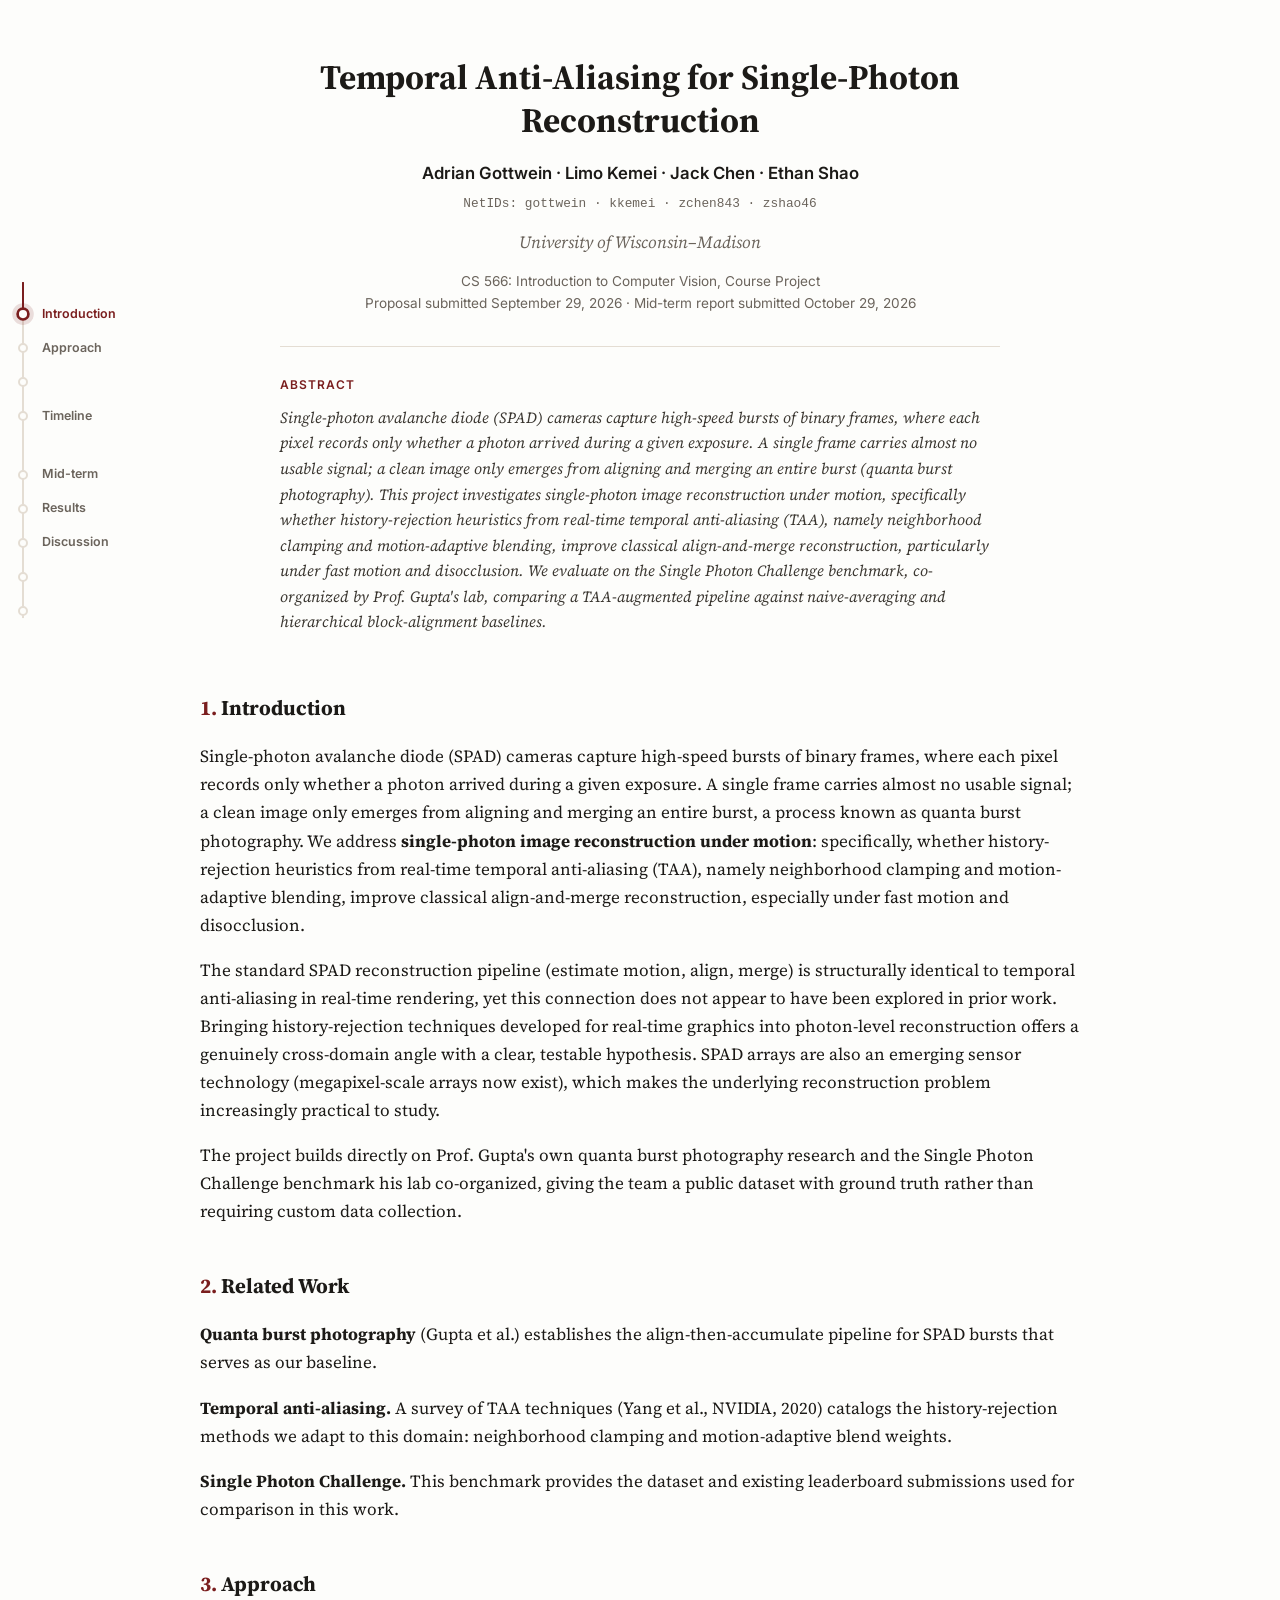
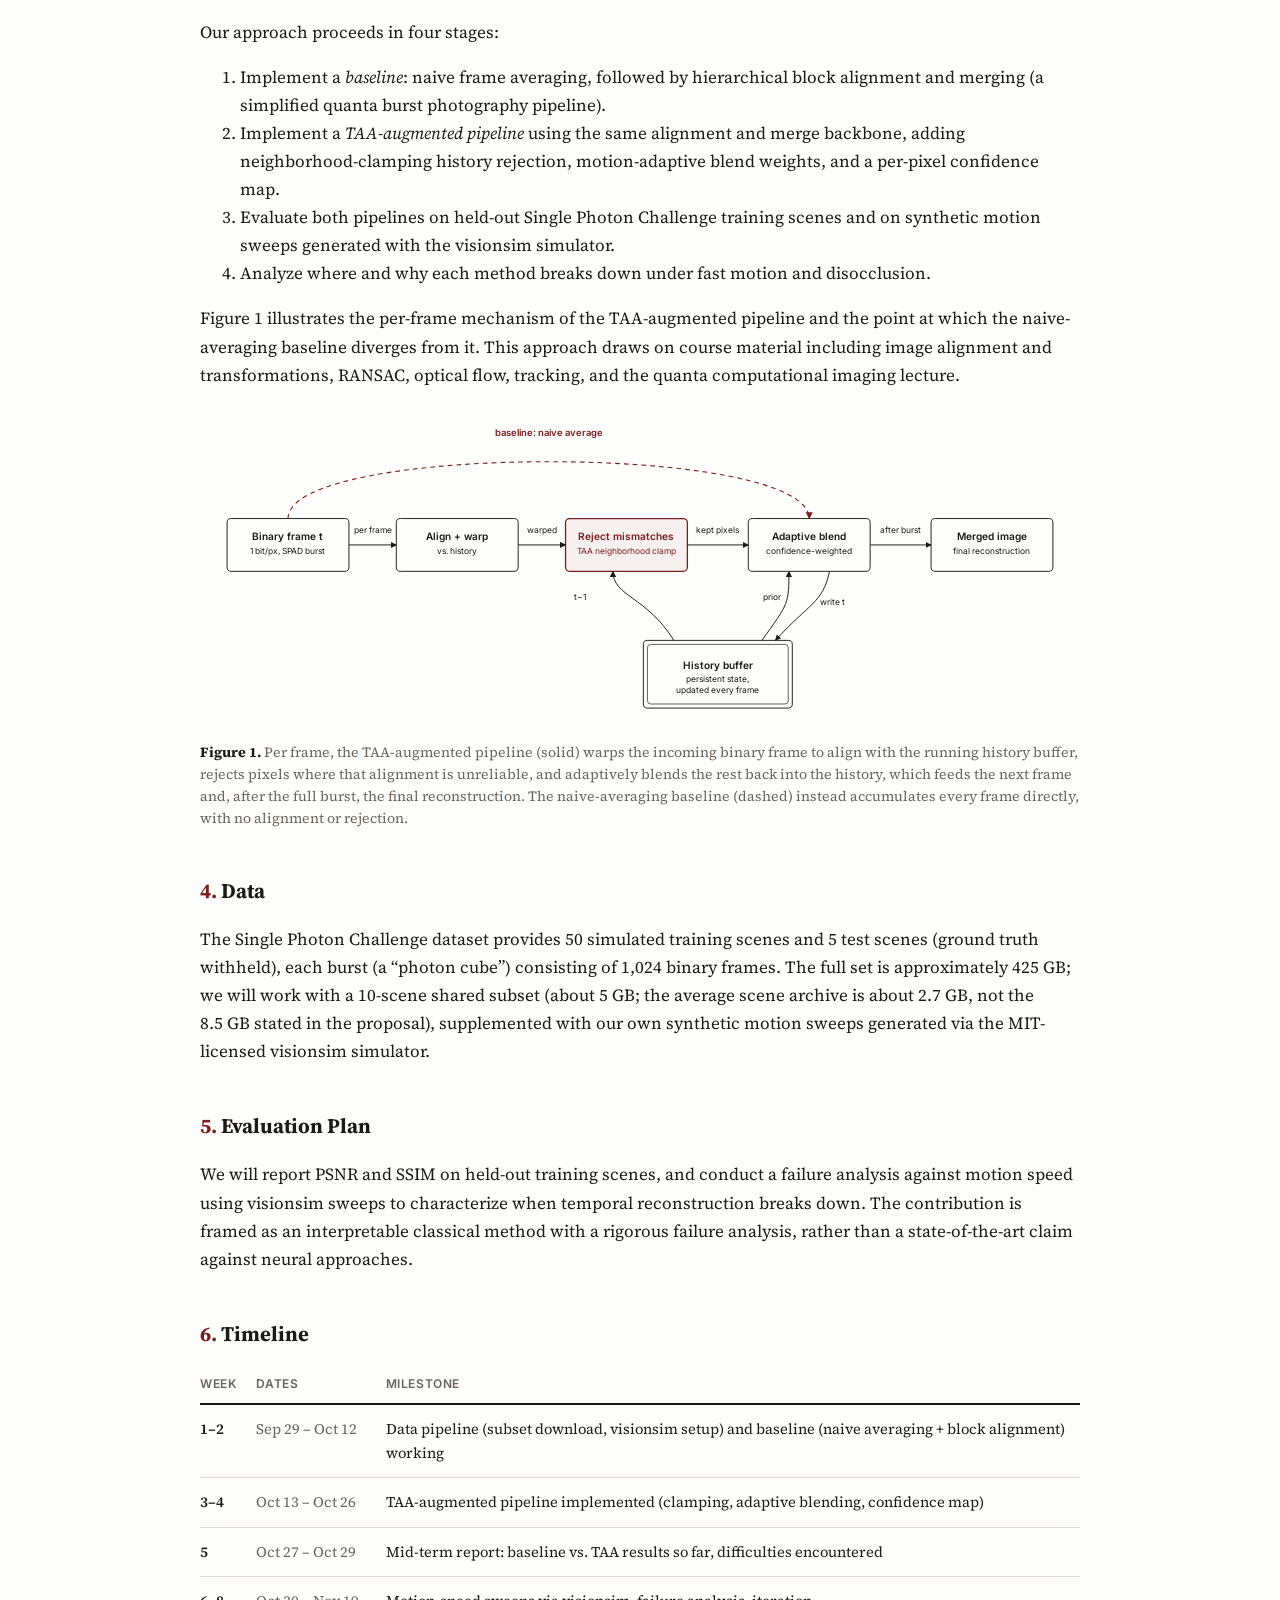
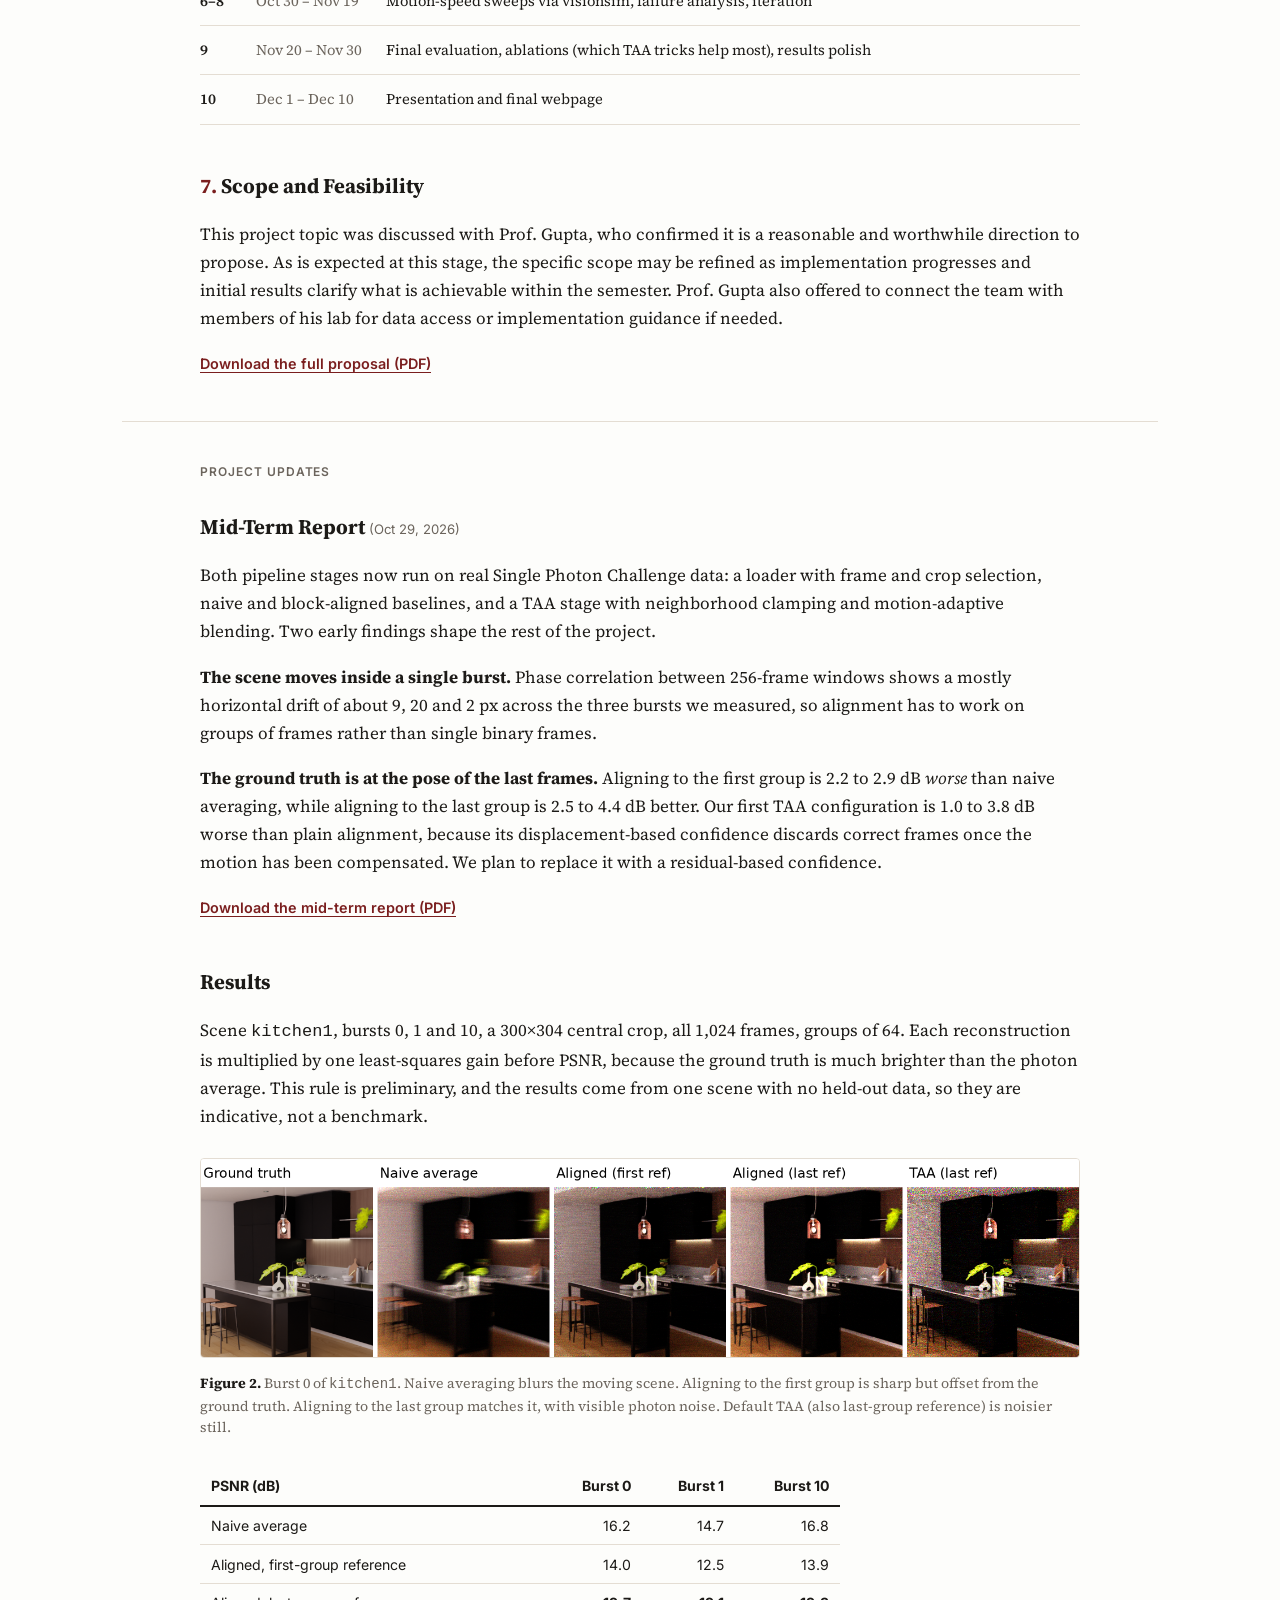
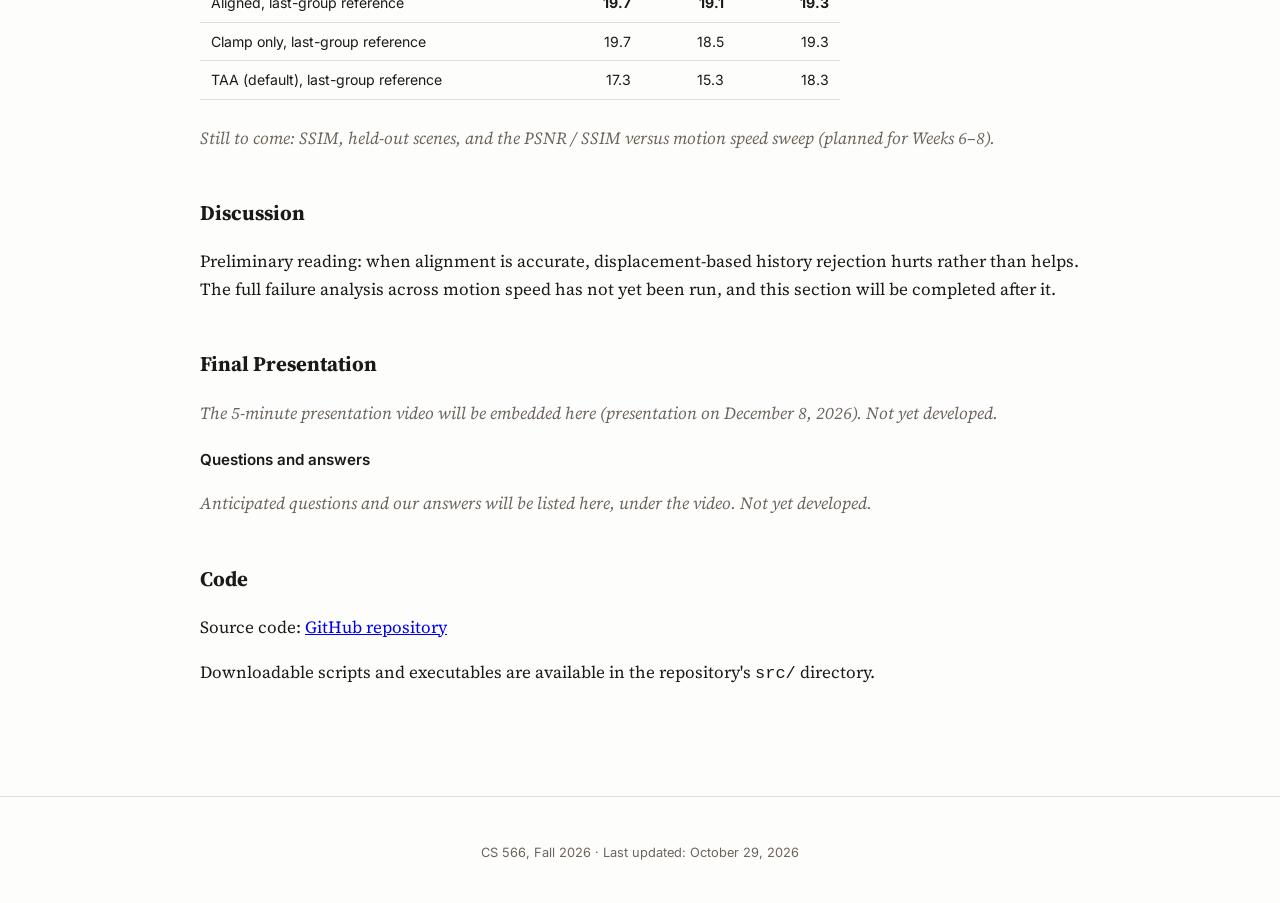
==== commit 39b4841e: "Fix Jack Chen NetID (zchen843) in README and webpage copy" ====
--- a/webpage/index.html
+++ b/webpage/index.html
@@ -35,7 +35,7 @@
     <header class="titleblock">
       <h1>Temporal Anti-Aliasing for Single-Photon Reconstruction</h1>
       <p class="authors">Adrian Gottwein &middot; Limo Kemei &middot; Jack Chen &middot; Ethan Shao</p>
-      <p class="author-emails">NetIDs: gottwein &middot; kkemei &middot; zchen848 &middot; zshao46</p>
+      <p class="author-emails">NetIDs: gottwein &middot; kkemei &middot; zchen843 &middot; zshao46</p>
       <p class="affiliation">University of Wisconsin&ndash;Madison</p>
       <p class="course-line">CS 566: Introduction to Computer Vision, Course Project<br>Proposal submitted September 29, 2026 &middot; Mid-term report submitted October 29, 2026</p>
 
